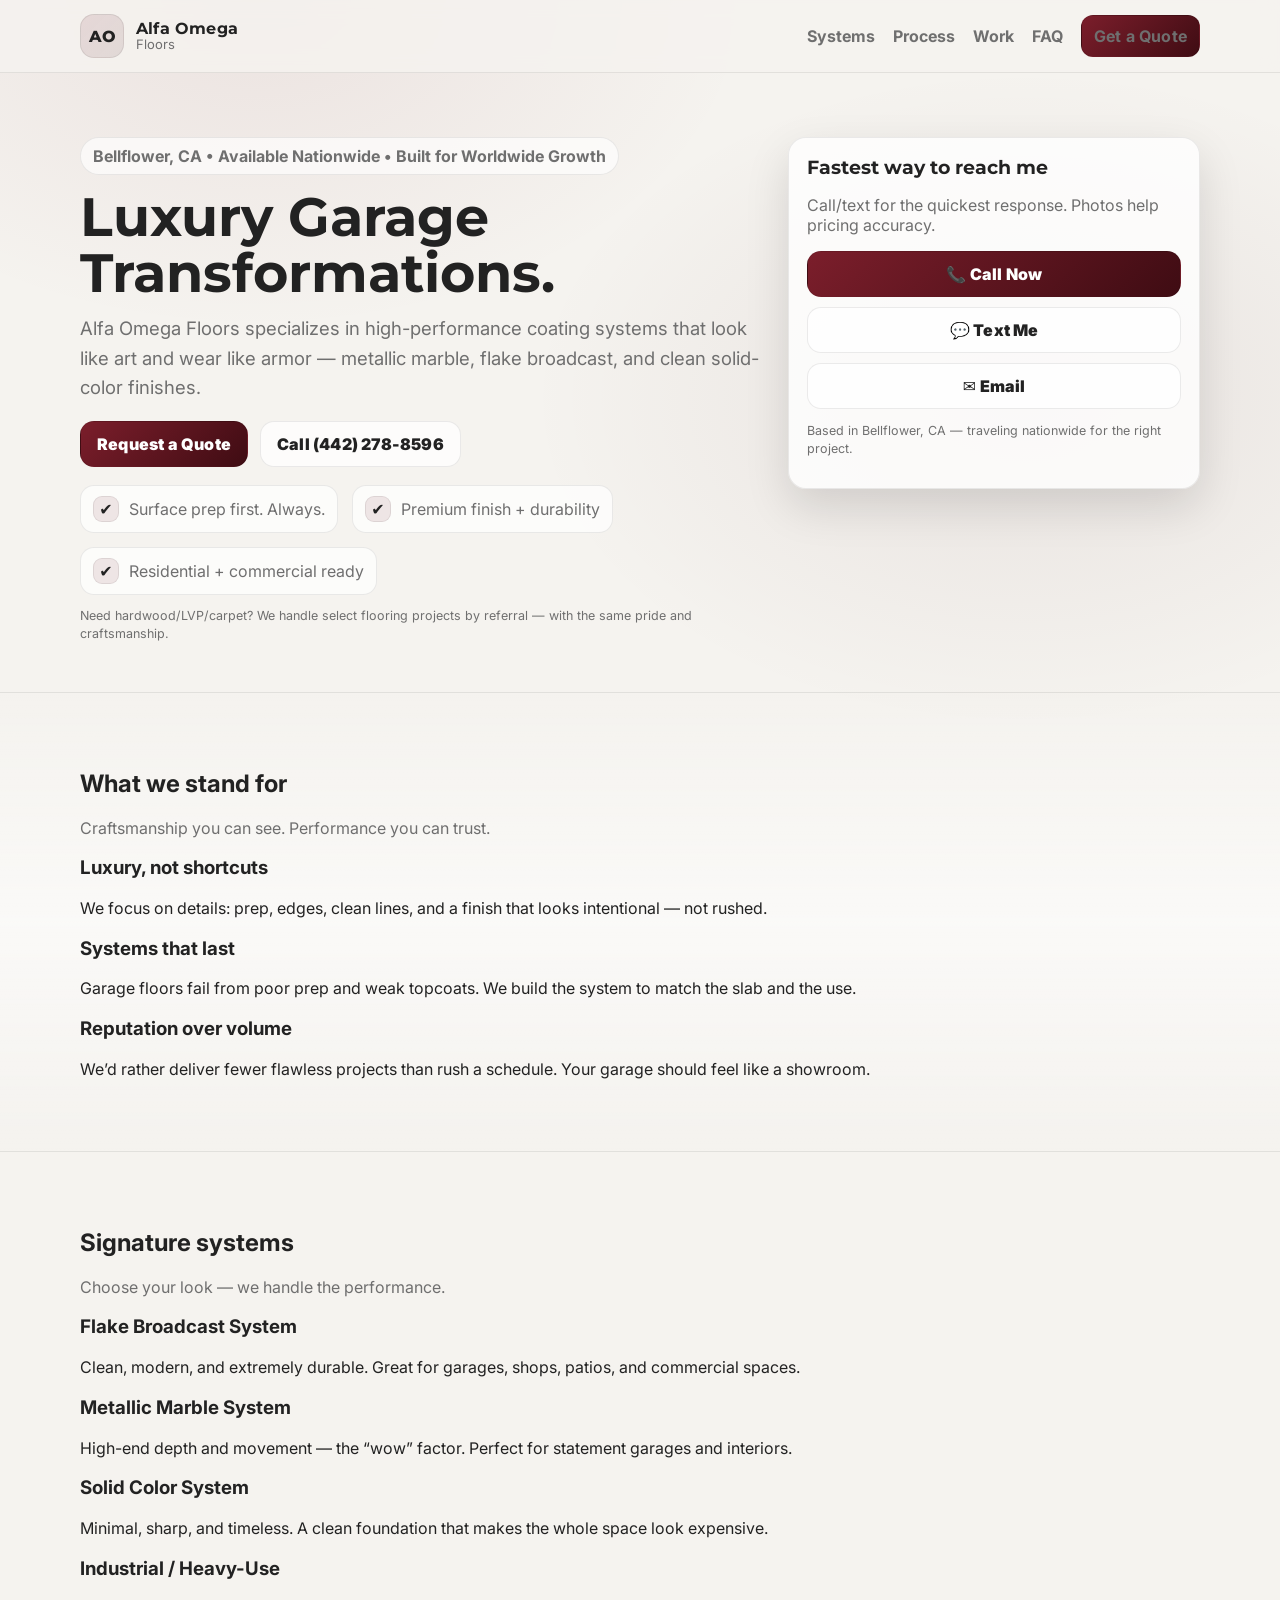
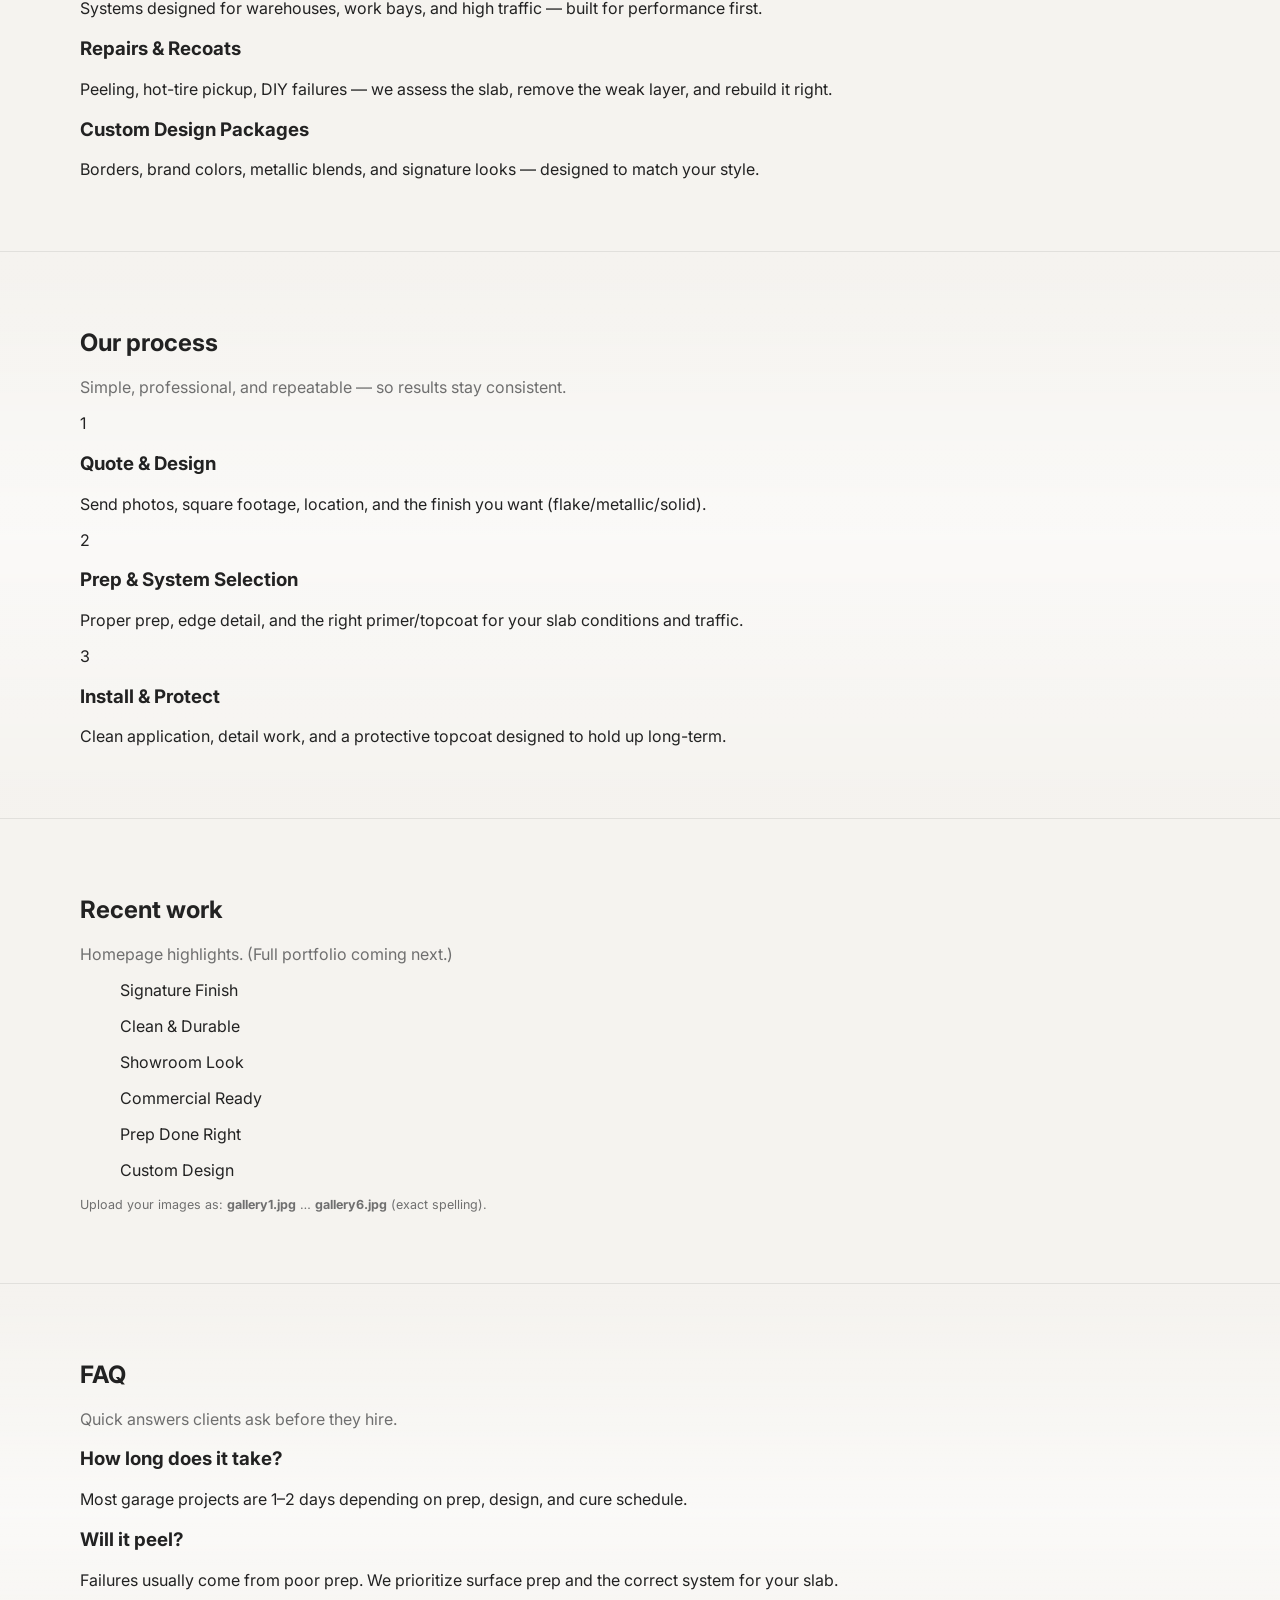
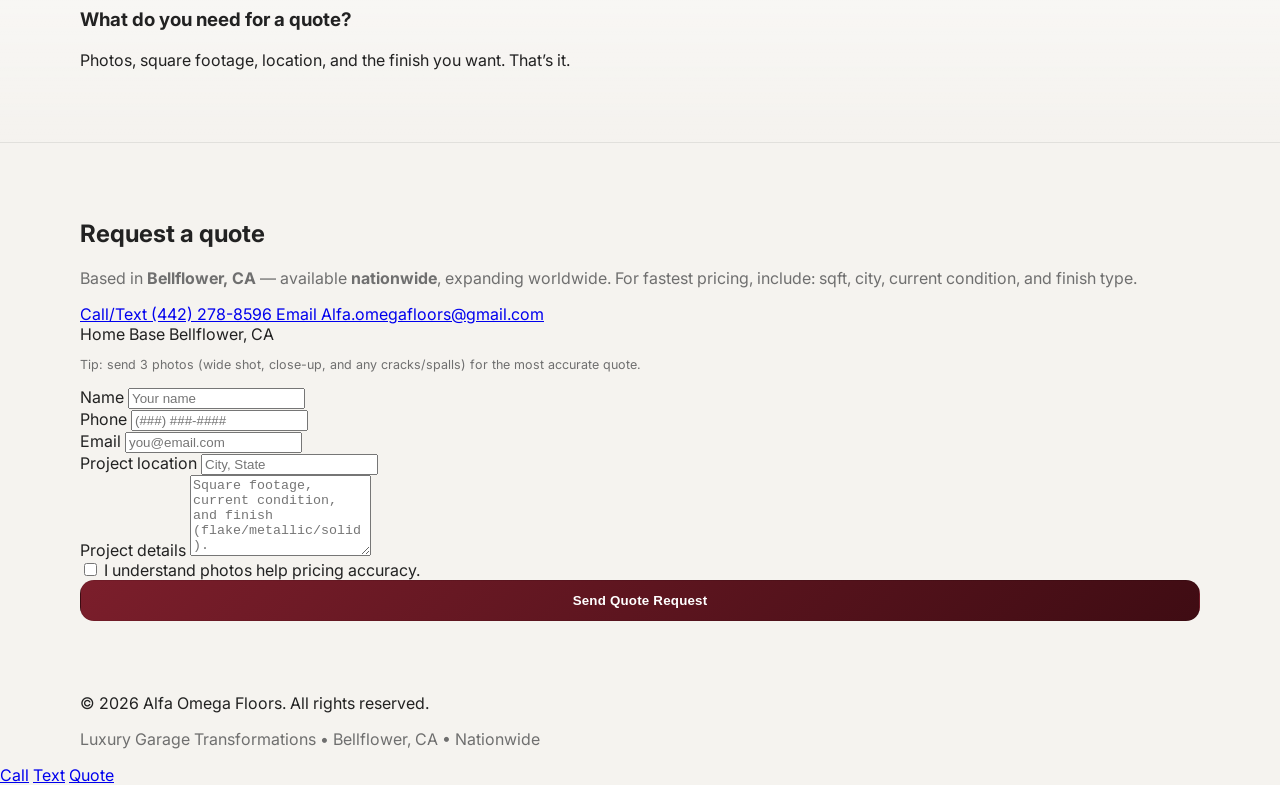
==== index.html @ e1ee896b "Update index.html" ====
<!doctype html>
<html lang="en">
<head>
  <meta charset="utf-8" />
  <meta name="viewport" content="width=device-width, initial-scale=1" />
  <title>Alfa Omega Floors | Luxury Garage Transformations</title>
  <meta name="description" content="Alfa Omega Floors specializes in luxury garage transformations: metallic marble, flake broadcast, and high-performance coating systems. Bellflower, CA — available nationwide." />
  <meta name="theme-color" content="#7b1e2b" />

  <!-- Fonts -->
  <link rel="preconnect" href="https://fonts.googleapis.com">
  <link rel="preconnect" href="https://fonts.gstatic.com" crossorigin>
  <link href="https://fonts.googleapis.com/css2?family=Montserrat:wght@600;700;800&family=Inter:wght@400;500;600&display=swap" rel="stylesheet">

  <link rel="stylesheet" href="styles.css" />

  <!-- LocalBusiness Schema -->
  <script type="application/ld+json">
  {
    "@context": "https://schema.org",
    "@type": "FlooringContractor",
    "name": "Alfa Omega Floors",
    "telephone": "+1-442-278-8596",
    "email": "Alfa.omegafloors@gmail.com",
    "areaServed": ["United States", "Worldwide"],
    "address": {
      "@type": "PostalAddress",
      "addressLocality": "Bellflower",
      "addressRegion": "CA",
      "addressCountry": "US"
    },
    "description": "Luxury garage transformations and decorative concrete coating systems: metallic marble, flake broadcast, and high-performance topcoats."
  }
  </script>
</head>

<body>
  <!-- Top Bar -->
  <header class="topbar">
    <div class="container topbar__inner">
      <a class="brand" href="#top" aria-label="Alfa Omega Floors Home">
        <!-- Upload your logo as logo.png -->
        <img src="logo.png" class="logo" alt="Alfa Omega Floors Logo"
          onerror="this.style.display='none'; document.getElementById('brandFallback').style.display='grid';">
        <span id="brandFallback" class="brand__mark" style="display:none;">AO</span>

        <span class="brand__text">
          <strong>Alfa Omega</strong><span>Floors</span>
        </span>
      </a>

      <nav class="nav" aria-label="Primary navigation">
        <button class="nav__toggle" id="navToggle" aria-expanded="false" aria-controls="navMenu">Menu</button>
        <div class="nav__menu" id="navMenu">
          <a href="#services">Systems</a>
          <a href="#process">Process</a>
          <a href="#gallery">Work</a>
          <a href="#faq">FAQ</a>
          <a href="#contact" class="btn btn--small">Get a Quote</a>
        </div>
      </nav>
    </div>
  </header>

  <main id="top">
    <!-- HERO -->
    <section class="hero">
      <div class="container hero__grid">
        <div class="hero__copy">
          <p class="badge">Bellflower, CA • Available Nationwide • Built for Worldwide Growth</p>

          <h1>Luxury Garage Transformations.</h1>

          <p class="subhead">
            Alfa Omega Floors specializes in high-performance coating systems that look like art and wear like armor —
            metallic marble, flake broadcast, and clean solid-color finishes.
          </p>

          <div class="cta">
            <a class="btn" href="#contact">Request a Quote</a>
            <a class="btn btn--ghost" href="tel:+14422788596">Call (442) 278-8596</a>
          </div>

          <div class="trust">
            <div class="trust__item"><span class="trust__num">✔</span><span>Surface prep first. Always.</span></div>
            <div class="trust__item"><span class="trust__num">✔</span><span>Premium finish + durability</span></div>
            <div class="trust__item"><span class="trust__num">✔</span><span>Residential + commercial ready</span></div>
          </div>

          <p class="tiny muted" style="margin-top:12px;">
            Need hardwood/LVP/carpet? We handle select flooring projects by referral — with the same pride and craftsmanship.
          </p>
        </div>

        <div class="hero__card">
          <div class="card">
            <h3>Fastest way to reach me</h3>
            <p class="muted">Call/text for the quickest response. Photos help pricing accuracy.</p>

            <div class="contact-quick">
              <a class="btn btn--full" href="tel:+14422788596">📞 Call Now</a>
              <a class="btn btn--full btn--ghost" href="sms:+14422788596">💬 Text Me</a>
              <a class="btn btn--full btn--ghost" href="mailto:Alfa.omegafloors@gmail.com">✉️ Email</a>
            </div>

            <p class="tiny muted">
              Based in Bellflower, CA — traveling nationwide for the right project.
            </p>
          </div>
        </div>
      </div>
    </section>

    <!-- BRAND STATEMENT -->
    <section class="section section--alt" id="about">
      <div class="container">
        <div class="section__head">
          <h2>What we stand for</h2>
          <p class="muted">Craftsmanship you can see. Performance you can trust.</p>
        </div>

        <div class="grid grid--3">
          <article class="tile">
            <h3>Luxury, not shortcuts</h3>
            <p>We focus on details: prep, edges, clean lines, and a finish that looks intentional — not rushed.</p>
          </article>

          <article class="tile">
            <h3>Systems that last</h3>
            <p>Garage floors fail from poor prep and weak topcoats. We build the system to match the slab and the use.</p>
          </article>

          <article class="tile">
            <h3>Reputation over volume</h3>
            <p>We’d rather deliver fewer flawless projects than rush a schedule. Your garage should feel like a showroom.</p>
          </article>
        </div>
      </div>
    </section>

    <!-- SERVICES / SYSTEMS -->
    <section class="section" id="services">
      <div class="container">
        <div class="section__head">
          <h2>Signature systems</h2>
          <p class="muted">Choose your look — we handle the performance.</p>
        </div>

        <div class="grid grid--3">
          <article class="tile">
            <h3>Flake Broadcast System</h3>
            <p>Clean, modern, and extremely durable. Great for garages, shops, patios, and commercial spaces.</p>
          </article>

          <article class="tile">
            <h3>Metallic Marble System</h3>
            <p>High-end depth and movement — the “wow” factor. Perfect for statement garages and interiors.</p>
          </article>

          <article class="tile">
            <h3>Solid Color System</h3>
            <p>Minimal, sharp, and timeless. A clean foundation that makes the whole space look expensive.</p>
          </article>

          <article class="tile">
            <h3>Industrial / Heavy-Use</h3>
            <p>Systems designed for warehouses, work bays, and high traffic — built for performance first.</p>
          </article>

          <article class="tile">
            <h3>Repairs & Recoats</h3>
            <p>Peeling, hot-tire pickup, DIY failures — we assess the slab, remove the weak layer, and rebuild it right.</p>
          </article>

          <article class="tile">
            <h3>Custom Design Packages</h3>
            <p>Borders, brand colors, metallic blends, and signature looks — designed to match your style.</p>
          </article>
        </div>
      </div>
    </section>

    <!-- PROCESS -->
    <section class="section section--alt" id="process">
      <div class="container">
        <div class="section__head">
          <h2>Our process</h2>
          <p class="muted">Simple, professional, and repeatable — so results stay consistent.</p>
        </div>

        <div class="steps">
          <div class="step">
            <div class="step__num">1</div>
            <div>
              <h3>Quote & Design</h3>
              <p>Send photos, square footage, location, and the finish you want (flake/metallic/solid).</p>
            </div>
          </div>

          <div class="step">
            <div class="step__num">2</div>
            <div>
              <h3>Prep & System Selection</h3>
              <p>Proper prep, edge detail, and the right primer/topcoat for your slab conditions and traffic.</p>
            </div>
          </div>

          <div class="step">
            <div class="step__num">3</div>
            <div>
              <h3>Install & Protect</h3>
              <p>Clean application, detail work, and a protective topcoat designed to hold up long-term.</p>
            </div>
          </div>
        </div>
      </div>
    </section>

    <!-- GALLERY -->
    <section class="section" id="gallery">
      <div class="container">
        <div class="section__head">
          <h2>Recent work</h2>
          <p class="muted">Homepage highlights. (Full portfolio coming next.)</p>
        </div>

        <div class="grid grid--3 gallery">
          <figure class="gallery__item">
            <img src="gallery1.jpg" alt="Alfa Omega Floors project 1" onerror="this.parentElement.classList.add('ph'); this.remove();">
            <figcaption>Signature Finish</figcaption>
          </figure>
          <figure class="gallery__item">
            <img src="gallery2.jpg" alt="Alfa Omega Floors project 2" onerror="this.parentElement.classList.add('ph'); this.remove();">
            <figcaption>Clean & Durable</figcaption>
          </figure>
          <figure class="gallery__item">
            <img src="gallery3.jpg" alt="Alfa Omega Floors project 3" onerror="this.parentElement.classList.add('ph'); this.remove();">
            <figcaption>Showroom Look</figcaption>
          </figure>
          <figure class="gallery__item">
            <img src="gallery4.jpg" alt="Alfa Omega Floors project 4" onerror="this.parentElement.classList.add('ph'); this.remove();">
            <figcaption>Commercial Ready</figcaption>
          </figure>
          <figure class="gallery__item">
            <img src="gallery5.jpg" alt="Alfa Omega Floors project 5" onerror="this.parentElement.classList.add('ph'); this.remove();">
            <figcaption>Prep Done Right</figcaption>
          </figure>
          <figure class="gallery__item">
            <img src="gallery6.jpg" alt="Alfa Omega Floors project 6" onerror="this.parentElement.classList.add('ph'); this.remove();">
            <figcaption>Custom Design</figcaption>
          </figure>
        </div>

        <p class="tiny muted">
          Upload your images as: <strong>gallery1.jpg</strong> … <strong>gallery6.jpg</strong> (exact spelling).
        </p>
      </div>
    </section>

    <!-- FAQ -->
    <section class="section section--alt" id="faq">
      <div class="container">
        <div class="section__head">
          <h2>FAQ</h2>
          <p class="muted">Quick answers clients ask before they hire.</p>
        </div>

        <div class="grid grid--3">
          <article class="tile">
            <h3>How long does it take?</h3>
            <p>Most garage projects are 1–2 days depending on prep, design, and cure schedule.</p>
          </article>
          <article class="tile">
            <h3>Will it peel?</h3>
            <p>Failures usually come from poor prep. We prioritize surface prep and the correct system for your slab.</p>
          </article>
          <article class="tile">
            <h3>What do you need for a quote?</h3>
            <p>Photos, square footage, location, and the finish you want. That’s it.</p>
          </article>
        </div>
      </div>
    </section>

    <!-- CONTACT -->
    <section class="section" id="contact">
      <div class="container contact">
        <div class="contact__copy">
          <h2>Request a quote</h2>
          <p class="muted">
            Based in <strong>Bellflower, CA</strong> — available <strong>nationwide</strong>, expanding worldwide.
            For fastest pricing, include: sqft, city, current condition, and finish type.
          </p>

          <div class="contact__cards">
            <a class="mini" href="tel:+14422788596">
              <span class="mini__k">Call/Text</span>
              <span class="mini__v">(442) 278-8596</span>
            </a>
            <a class="mini" href="mailto:Alfa.omegafloors@gmail.com">
              <span class="mini__k">Email</span>
              <span class="mini__v">Alfa.omegafloors@gmail.com</span>
            </a>
            <div class="mini">
              <span class="mini__k">Home Base</span>
              <span class="mini__v">Bellflower, CA</span>
            </div>
          </div>

          <p class="tiny muted">
            Tip: send 3 photos (wide shot, close-up, and any cracks/spalls) for the most accurate quote.
          </p>
        </div>

        <div class="contact__form">
          <form id="quoteForm" action="https://formsubmit.co/Alfa.omegafloors@gmail.com" method="POST">
            <input type="hidden" name="_subject" value="New Quote Request — Alfa Omega Floors" />
            <input type="hidden" name="_captcha" value="false" />
            <input type="hidden" name="_template" value="table" />

            <div class="field">
              <label for="name">Name</label>
              <input id="name" name="name" type="text" placeholder="Your name" required />
            </div>

            <div class="field">
              <label for="phone">Phone</label>
              <input id="phone" name="phone" type="tel" placeholder="(###) ###-####" required />
            </div>

            <div class="field">
              <label for="email">Email</label>
              <input id="email" name="email" type="email" placeholder="you@email.com" required />
            </div>

            <div class="field">
              <label for="location">Project location</label>
              <input id="location" name="location" type="text" placeholder="City, State" required />
            </div>

            <div class="field">
              <label for="details">Project details</label>
              <textarea id="details" name="details" rows="5" placeholder="Square footage, current condition, and finish (flake/metallic/solid)."></textarea>
            </div>

            <div class="field">
              <label class="check">
                <input type="checkbox" required />
                <span>I understand photos help pricing accuracy.</span>
              </label>
            </div>

            <button class="btn btn--full" type="submit">Send Quote Request</button>
          </form>

          <div class="formStatus" id="formStatus" aria-live="polite"></div>
        </div>
      </div>
    </section>

    <!-- FOOTER -->
    <footer class="footer">
      <div class="container footer__inner">
        <p>© <span id="year"></span> Alfa Omega Floors. All rights reserved.</p>
        <p class="muted">Luxury Garage Transformations • Bellflower, CA • Nationwide</p>
      </div>
    </footer>
  </main>

  <!-- Sticky Mobile CTA -->
  <div class="sticky-cta">
    <a href="tel:+14422788596" class="sticky-cta__btn">Call</a>
    <a href="sms:+14422788596" class="sticky-cta__btn">Text</a>
    <a href="#contact" class="sticky-cta__btn sticky-cta__btn--primary">Quote</a>
  </div>

  <script src="script.js"></script>
</body>
</html>
---- styles.css ----
:root{
  --bg:#f5f3ef;         /* light luxury */
  --panel:#ffffff;
  --panel2:#f0ebe6;      /* warm tan */
  --text:#222222;
  --muted:#6f6f6f;
  --line:rgba(0,0,0,.08);

  /* burgundy -> dark burgundy */
  --accent:#7b1e2b;
  --accent2:#3f0c13;

  --shadow: 0 18px 45px rgba(0,0,0,.12);
}

*{ box-sizing:border-box; }
html,body{ margin:0; padding:0; scroll-behavior:smooth; }

body{
  font-family: Inter, system-ui, -apple-system, Segoe UI, Roboto, Arial, sans-serif;
  color:var(--text);
  background:
    radial-gradient(900px 600px at 20% 0%, rgba(123,30,43,.08), transparent 55%),
    radial-gradient(900px 600px at 80% 10%, rgba(63,12,19,.07), transparent 55%),
    var(--bg);
}

/* watermark logo (upload as logo.png) */
body::before{
  content:"";
  position: fixed;
  inset: 0;
  background: url("logo.png") center no-repeat;
  background-size: 720px;
  opacity: 0.06;          /* subtle watermark */
  pointer-events:none;
  z-index:-1;
}

.container{ width:min(1120px, 92vw); margin:0 auto; }

.topbar{
  position:sticky; top:0; z-index:10;
  background: rgba(245,243,239,.85);
  border-bottom:1px solid var(--line);
  backdrop-filter: blur(10px);
}
.topbar__inner{
  display:flex; align-items:center; justify-content:space-between;
  padding:14px 0;
}

.brand{ display:flex; align-items:center; gap:12px; text-decoration:none; color:var(--text); }
.logo{ height:46px; width:auto; }
.brand__mark{
  width:44px; height:44px; border-radius:14px;
  display:grid; place-items:center;
  background: linear-gradient(135deg, rgba(123,30,43,.12), rgba(63,12,19,.10));
  border:1px solid var(--line);
  font-family: Montserrat, sans-serif;
  font-weight:800;
}
.brand__text{ display:flex; flex-direction:column; line-height:1.05; }
.brand__text strong{ font-family: Montserrat, sans-serif; letter-spacing:.2px; }
.brand__text span{ color:var(--muted); font-size:13px; }

.nav__toggle{
  display:none;
  background:transparent;
  border:1px solid var(--line);
  color:var(--text);
  padding:10px 12px;
  border-radius:12px;
}
.nav__menu{ display:flex; gap:18px; align-items:center; }
.nav__menu a{ color:var(--muted); text-decoration:none; font-weight:700; }
.nav__menu a:hover{ color:var(--text); }

.hero{ padding:64px 0 36px; }
.hero__grid{
  display:grid;
  grid-template-columns: 1.25fr .75fr;
  gap:22px;
  align-items:start;
}

.badge{
  display:inline-flex;
  padding:8px 12px;
  border-radius:999px;
  border:1px solid var(--line);
  background: rgba(255,255,255,.65);
  color:var(--muted);
  margin:0 0 14px;
  font-weight:700;
}

h1{
  font-family: Montserrat, sans-serif;
  font-size: clamp(34px, 4.2vw, 54px);
  line-height:1.05;
  margin:0 0 12px;
}

.subhead{
  color:var(--muted);
  font-size: clamp(16px, 1.45vw, 19px);
  line-height:1.6;
  margin:0 0 18px;
}

.cta{ display:flex; gap:12px; flex-wrap:wrap; margin: 16px 0 18px; }

.btn{
  display:inline-flex;
  justify-content:center;
  align-items:center;
  gap:10px;
  padding:12px 16px;
  border-radius:14px;
  border:1px solid var(--line);
  text-decoration:none;
  color:#fff;
  background: linear-gradient(135deg, var(--accent), var(--accent2));
  font-weight:900;
  letter-spacing:.2px;
}
.btn:hover{ filter:brightness(1.03); }

.btn--ghost{
  background: rgba(255,255,255,.75);
  color:var(--text);
}
.btn--small{ padding:10px 12px; border-radius:12px; font-weight:900; }
.btn--full{ width:100%; }

.trust{ display:flex; gap:14px; flex-wrap:wrap; }
.trust__item{
  display:flex; gap:10px; align-items:center;
  padding:10px 12px;
  border-radius:14px;
  border:1px solid var(--line);
  background: rgba(255,255,255,.70);
  color:var(--muted);
}
.trust__num{
  width:26px; height:26px;
  display:grid; place-items:center;
  border-radius:9px;
  background: rgba(123,30,43,.10);
  color:var(--text);
  border:1px solid var(--line);
}

.card{
  background: rgba(255,255,255,.78);
  border:1px solid var(--line);
  border-radius:18px;
  padding:18px;
  box-shadow: var(--shadow);
}
.card h3{ margin:0 0 6px; font-family: Montserrat, sans-serif; }
.muted{ color:var(--muted); }
.tiny{ font-size:12.5px; line-height:1.45; }

.contact-quick{ display:grid; gap:10px; margin:14px 0 8px; }

.section{ padding:56px 0; }
.section--alt{
  background: linear-gradient(180deg, transparent, rgba(255,255,255,.55), transparent);
  border-top:1px solid var(--line);
  border-bottom:1px solid var(--line);
}
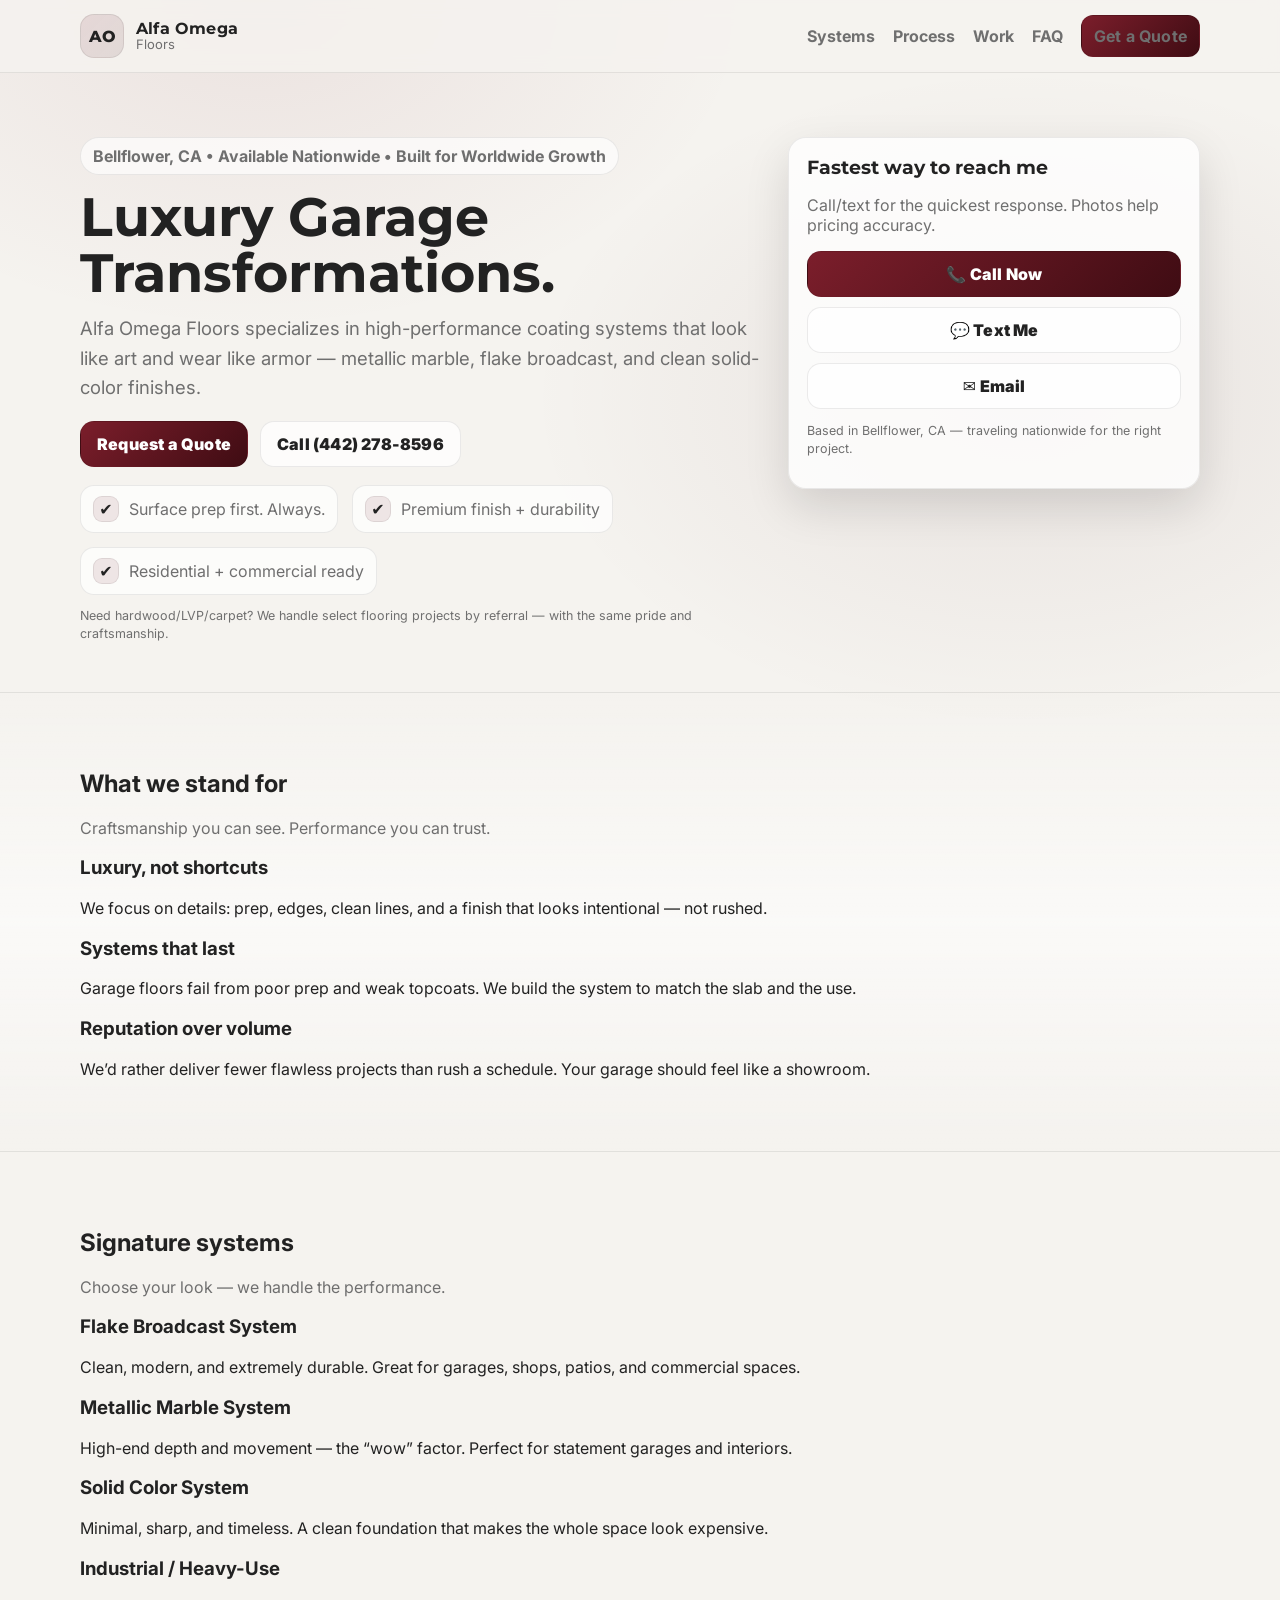
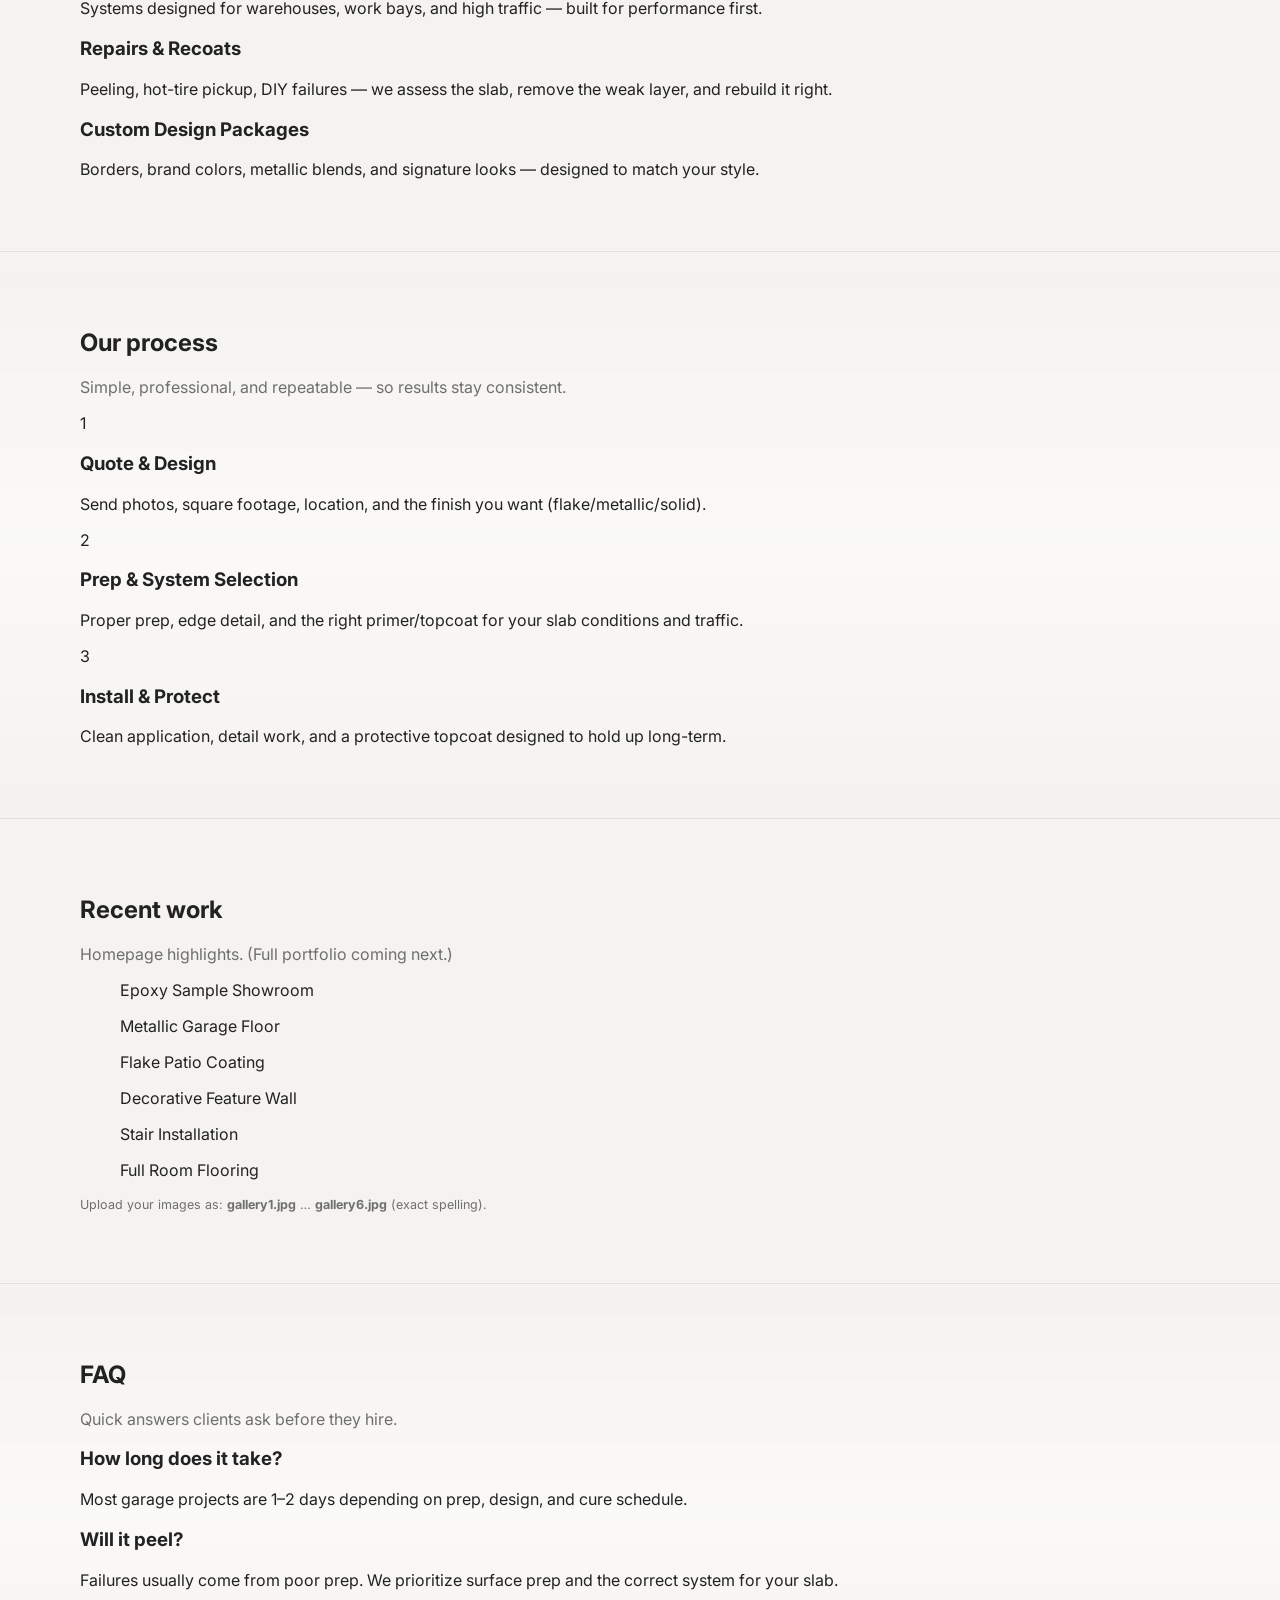
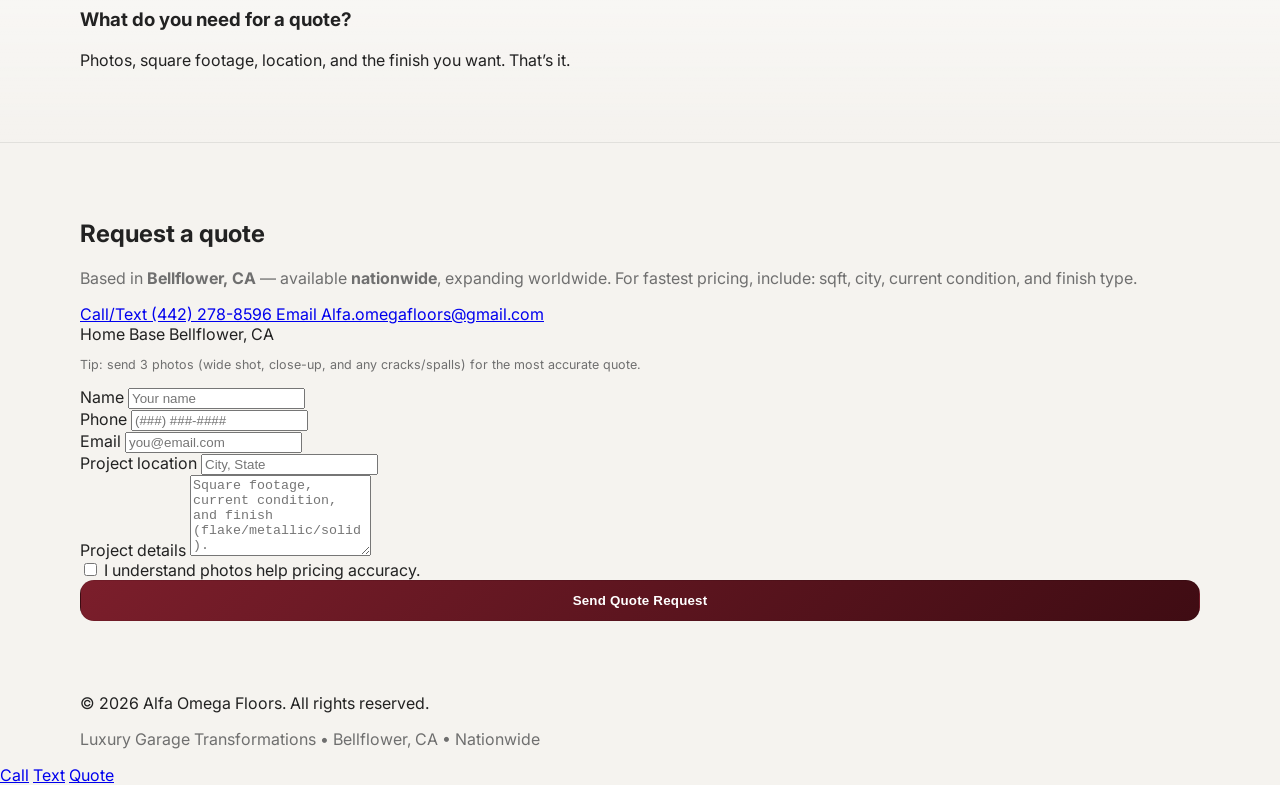
==== commit 7f918ed1: "Update index.html" ====
--- a/index.html
+++ b/index.html
@@ -226,28 +226,28 @@
 
         <div class="grid grid--3 gallery">
           <figure class="gallery__item">
-            <img src="gallery1.jpg" alt="Alfa Omega Floors project 1" onerror="this.parentElement.classList.add('ph'); this.remove();">
-            <figcaption>Signature Finish</figcaption>
-          </figure>
-          <figure class="gallery__item">
-            <img src="gallery2.jpg" alt="Alfa Omega Floors project 2" onerror="this.parentElement.classList.add('ph'); this.remove();">
-            <figcaption>Clean & Durable</figcaption>
-          </figure>
-          <figure class="gallery__item">
-            <img src="gallery3.jpg" alt="Alfa Omega Floors project 3" onerror="this.parentElement.classList.add('ph'); this.remove();">
-            <figcaption>Showroom Look</figcaption>
-          </figure>
-          <figure class="gallery__item">
-            <img src="gallery4.jpg" alt="Alfa Omega Floors project 4" onerror="this.parentElement.classList.add('ph'); this.remove();">
-            <figcaption>Commercial Ready</figcaption>
-          </figure>
-          <figure class="gallery__item">
-            <img src="gallery5.jpg" alt="Alfa Omega Floors project 5" onerror="this.parentElement.classList.add('ph'); this.remove();">
-            <figcaption>Prep Done Right</figcaption>
-          </figure>
-          <figure class="gallery__item">
-            <img src="gallery6.jpg" alt="Alfa Omega Floors project 6" onerror="this.parentElement.classList.add('ph'); this.remove();">
-            <figcaption>Custom Design</figcaption>
+            <img src="epoxy-sample-showroom.jpg.HEIC" alt="Alfa Omega Floors project 1" onerror="this.parentElement.classList.add('ph'); this.remove();">
+            <figcaption>Epoxy Sample Showroom</figcaption>
+          </figure>
+          <figure class="gallery__item">
+            <img src="metallic-epoxy-garage-floor.jpg.HEIC" alt="Alfa Omega Floors project 2" onerror="this.parentElement.classList.add('ph'); this.remove();">
+            <figcaption>Metallic Garage Floor</figcaption>
+          </figure>
+          <figure class="gallery__item">
+            <img src="flake-epoxy-patio-coating.jpg.HEIC" alt="Alfa Omega Floors project 3" onerror="this.parentElement.classList.add('ph'); this.remove();">
+            <figcaption>Flake Patio Coating</figcaption>
+          </figure>
+          <figure class="gallery__item">
+            <img src="decorative-feature-wall.jpg.HEIC" alt="Alfa Omega Floors project 4" onerror="this.parentElement.classList.add('ph'); this.remove();">
+            <figcaption>Decorative Feature Wall</figcaption>
+          </figure>
+          <figure class="gallery__item">
+            <img src="lvp-stair-installation.jpg.HEIC" alt="Alfa Omega Floors project 5" onerror="this.parentElement.classList.add('ph'); this.remove();">
+            <figcaption>Stair Installation</figcaption>
+          </figure>
+          <figure class="gallery__item">
+            <img src="luxury-vinyl-plank-full-room.jpg.HEIC" alt="Alfa Omega Floors project 6" onerror="this.parentElement.classList.add('ph'); this.remove();">
+            <figcaption>Full Room Flooring</figcaption>
           </figure>
         </div>
 
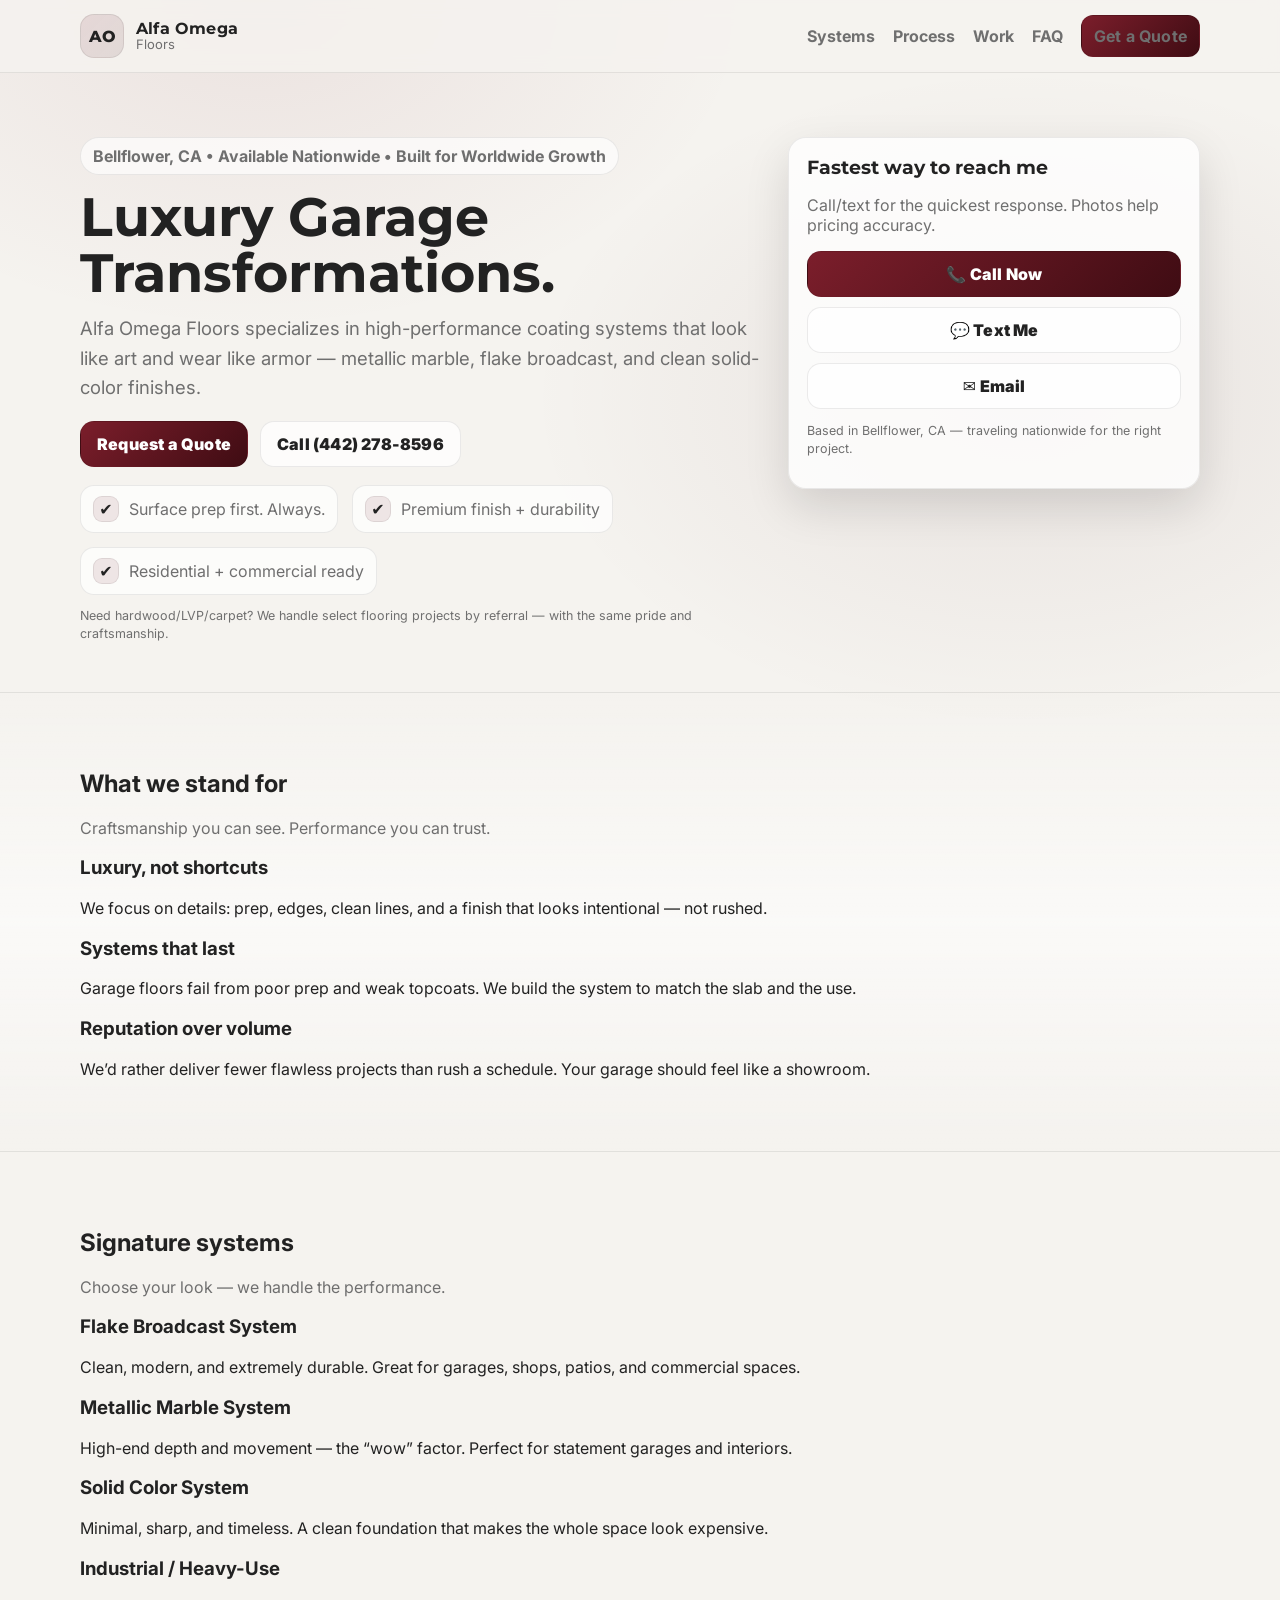
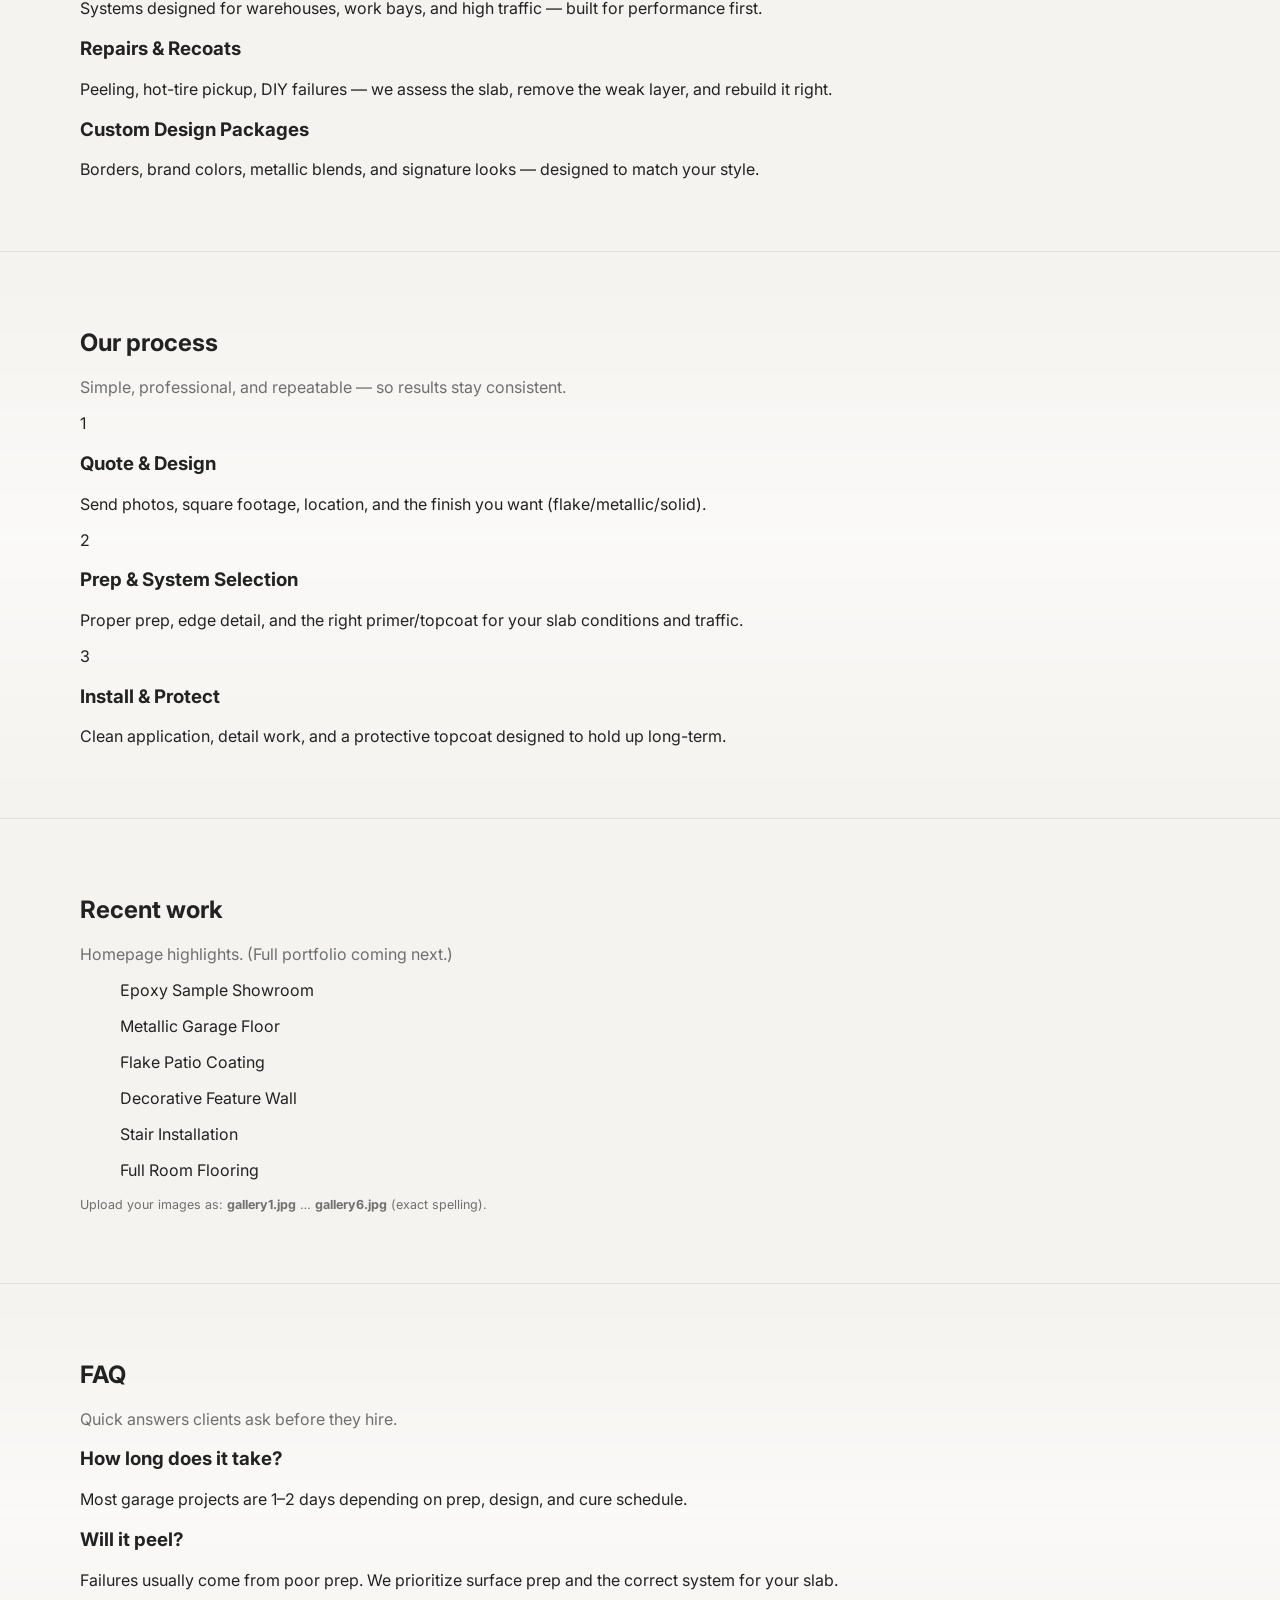
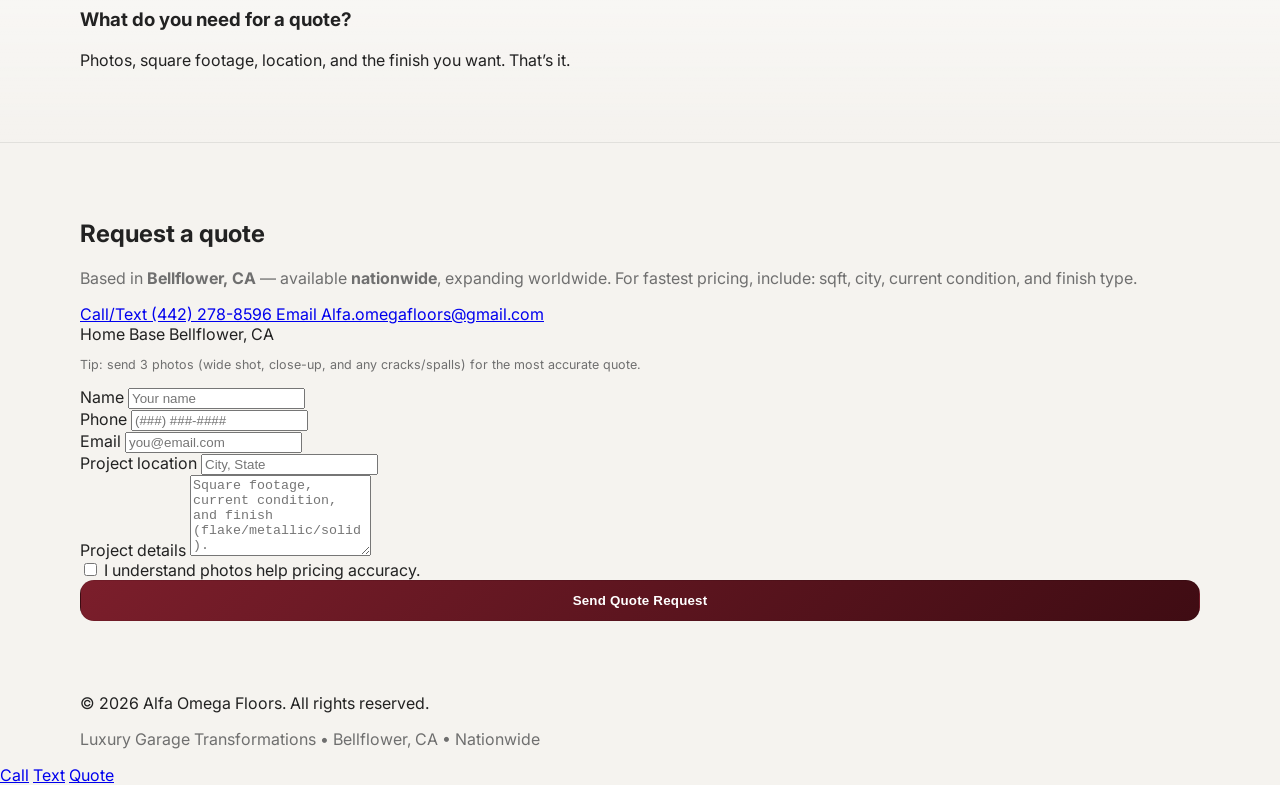
==== commit bd6f2763: "Update index.html" ====
--- a/index.html
+++ b/index.html
@@ -238,7 +238,7 @@
             <figcaption>Flake Patio Coating</figcaption>
           </figure>
           <figure class="gallery__item">
-            <img src="decorative-feature-wall.jpg.HEIC" alt="Alfa Omega Floors project 4" onerror="this.parentElement.classList.add('ph'); this.remove();">
+            <img src="decorative-feature-wall-flooring.jpg.HEIC" alt="Alfa Omega Floors project 4" onerror="this.parentElement.classList.add('ph'); this.remove();">
             <figcaption>Decorative Feature Wall</figcaption>
           </figure>
           <figure class="gallery__item">
--- a/styles.css
+++ b/styles.css
@@ -171,3 +171,42 @@
   border-top:1px solid var(--line);
   border-bottom:1px solid var(--line);
 }
+/* Mobile gallery fix */
+img {
+  max-width: 100%;
+  height: auto;
+}
+
+.gallery {
+  grid-template-columns: repeat(3, minmax(0, 1fr));
+  gap: 18px;
+}
+
+.gallery__item {
+  overflow: hidden;
+  border-radius: 16px;
+}
+
+.gallery__item img {
+  display: block;
+  width: 100%;
+  height: 320px;
+  object-fit: cover;
+}
+
+@media (max-width: 768px) {
+  .gallery {
+    grid-template-columns: 1fr;
+  }
+
+  .gallery__item img {
+    height: 180px;
+  }
+
+.gallery__item figcaption {
+  padding-left: 6px;
+  padding-top: 8px;
+  font-weight: 700;
+  font-size: 1.05rem;
+  color: #111;
+}
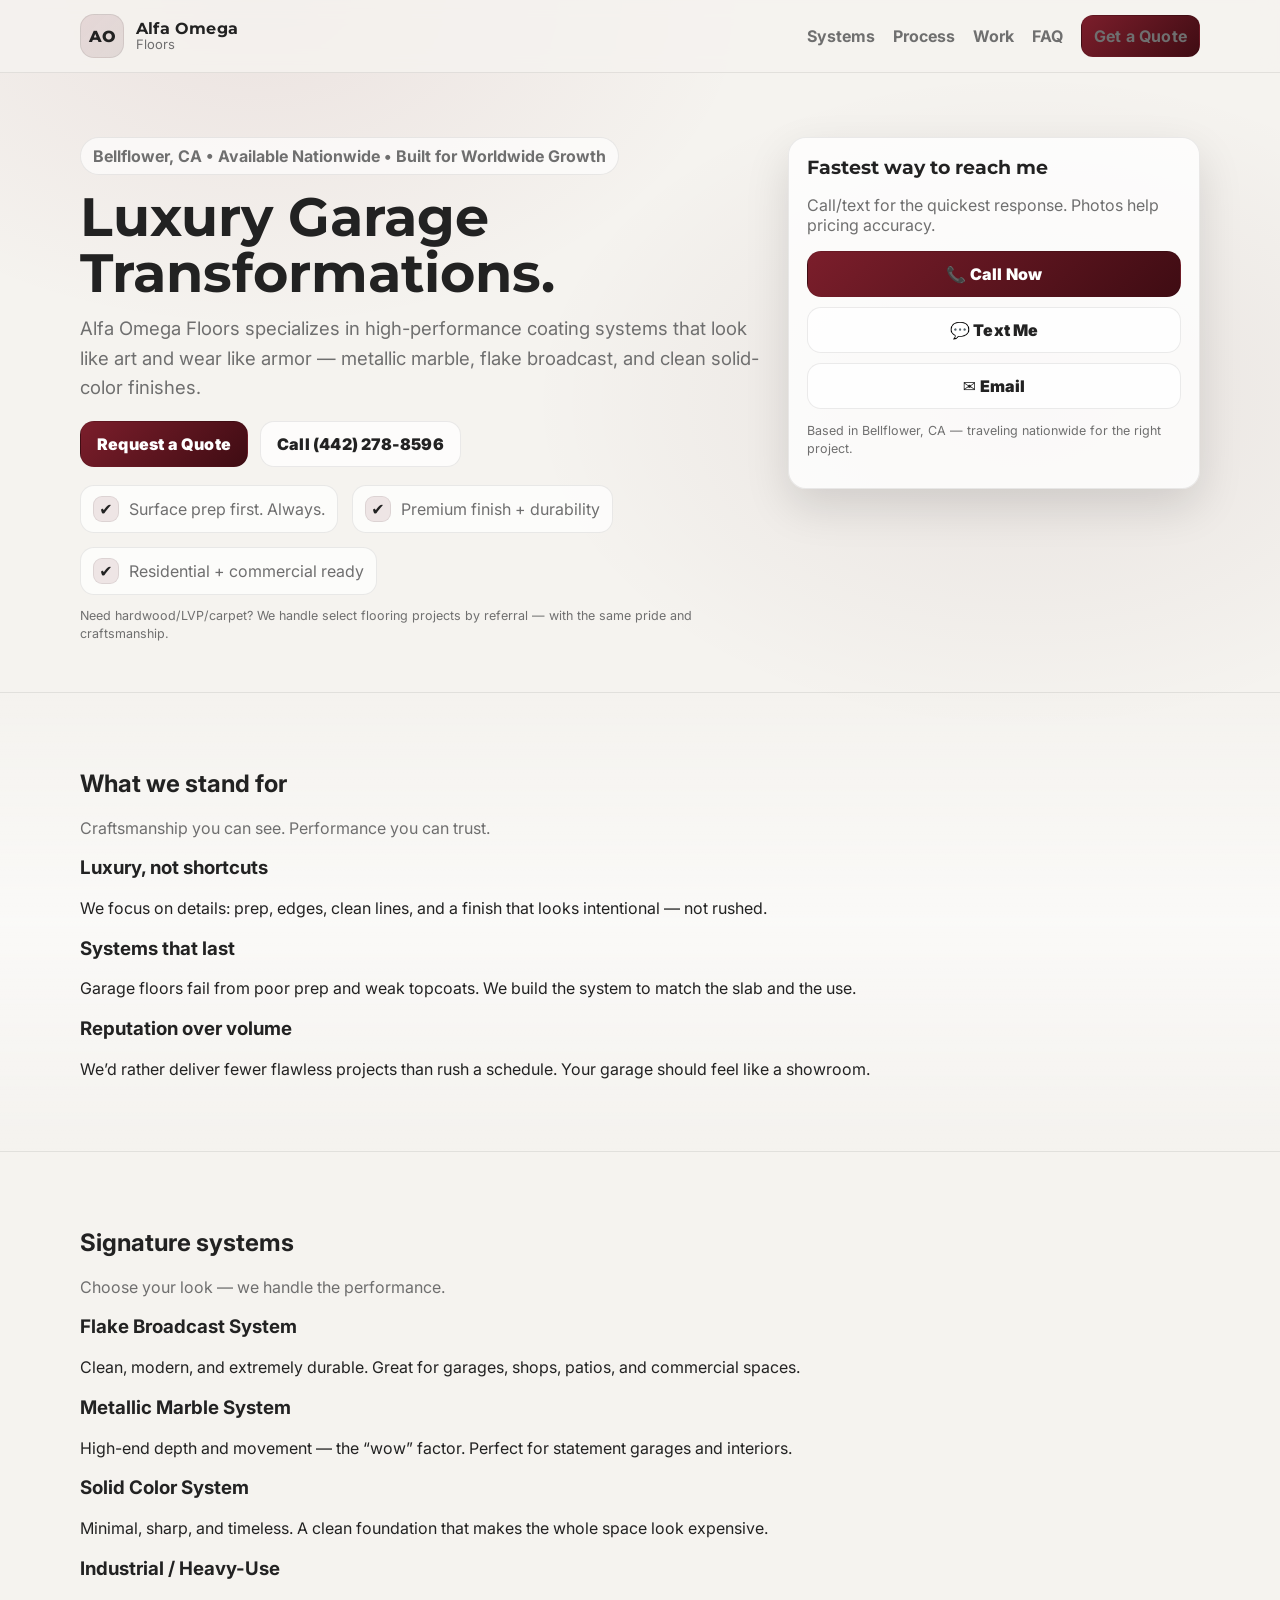
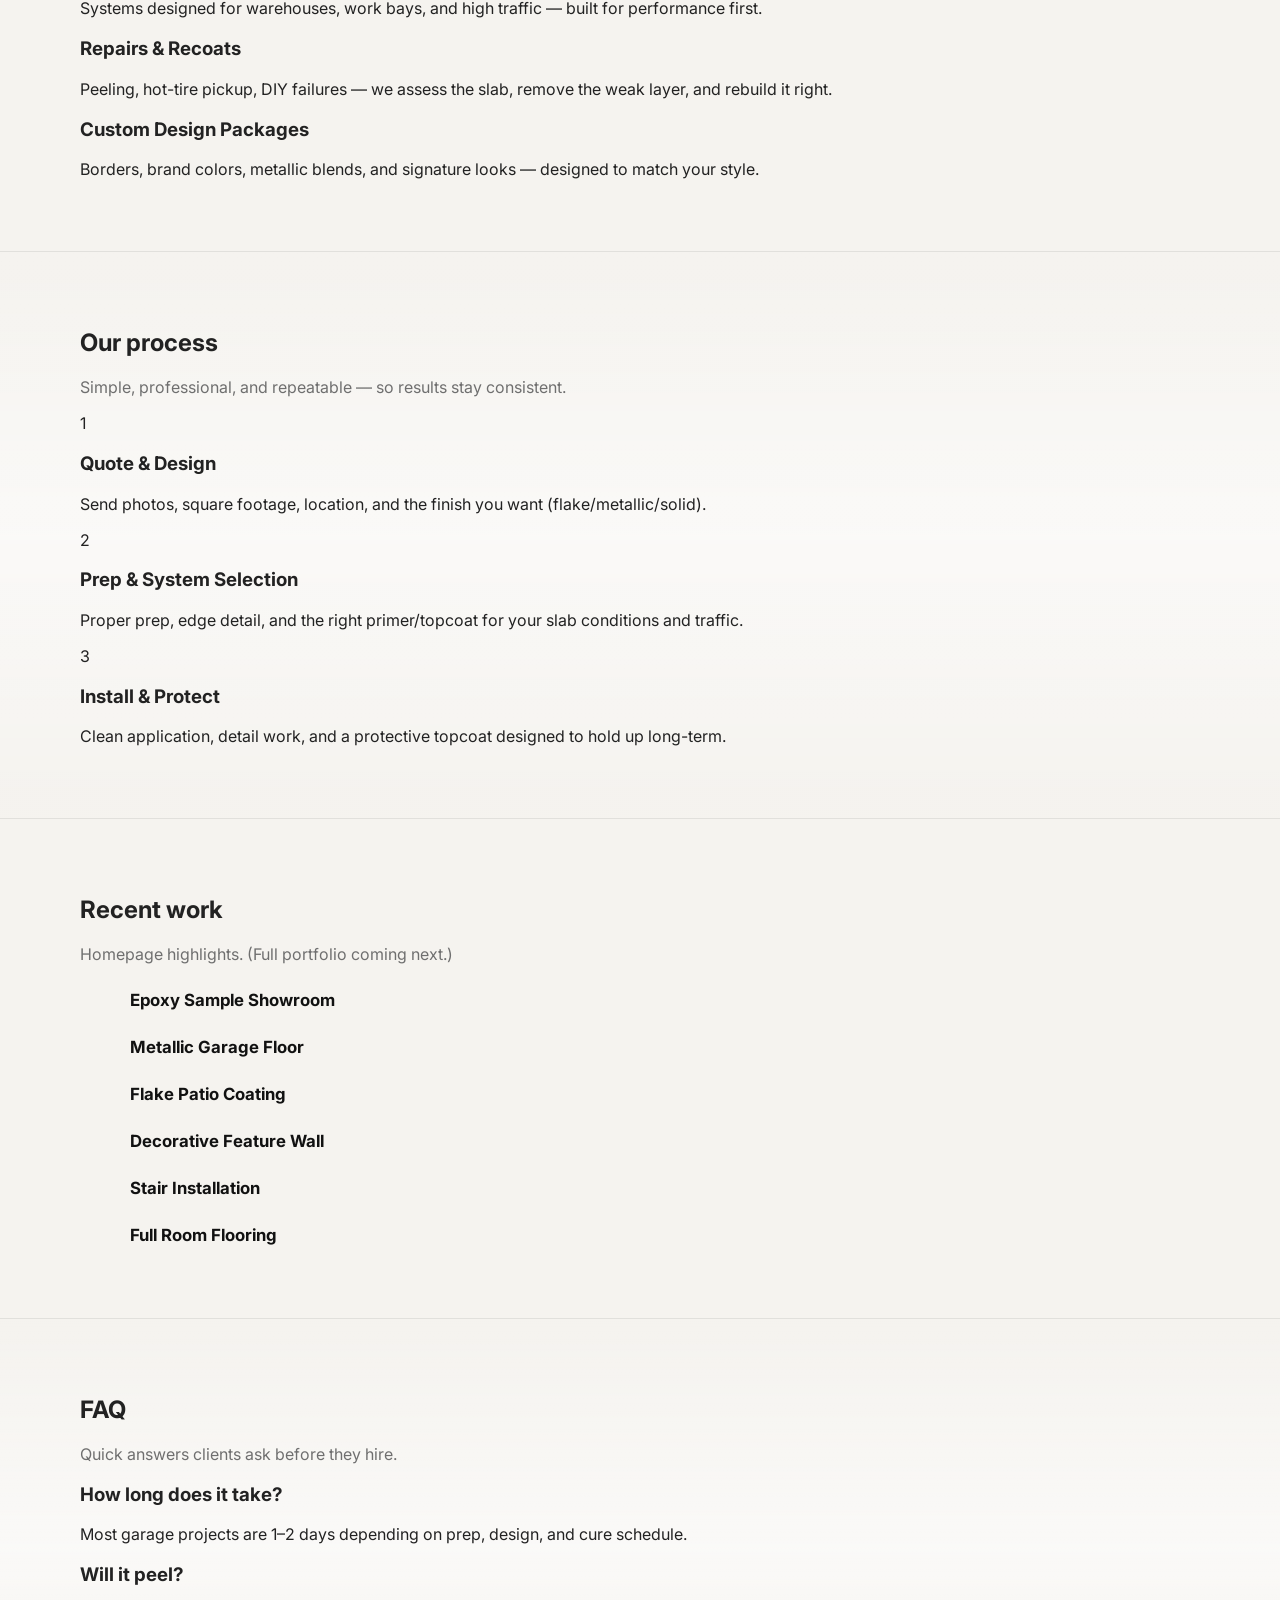
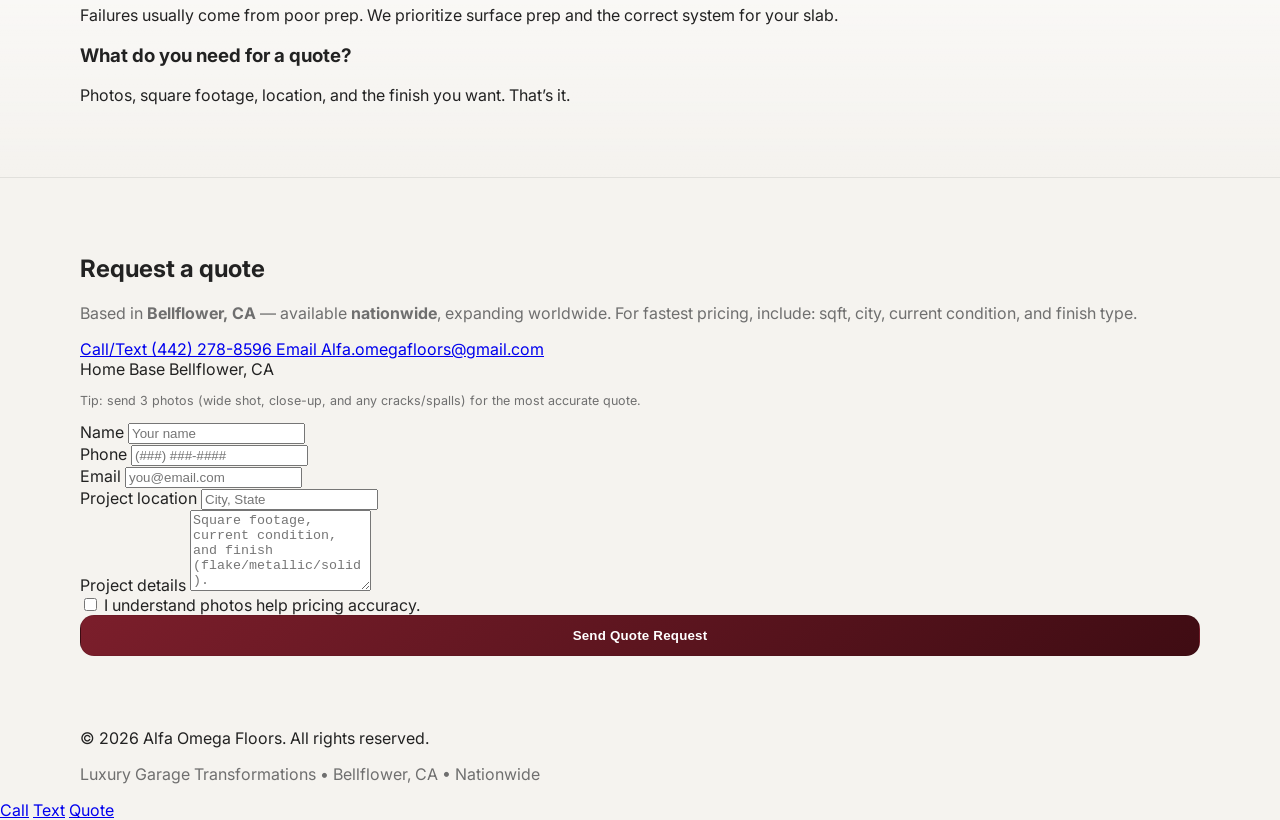
==== commit 2056707d: "Update index.html" ====
--- a/index.html
+++ b/index.html
@@ -251,9 +251,6 @@
           </figure>
         </div>
 
-        <p class="tiny muted">
-          Upload your images as: <strong>gallery1.jpg</strong> … <strong>gallery6.jpg</strong> (exact spelling).
-        </p>
       </div>
     </section>
 
--- a/styles.css
+++ b/styles.css
@@ -183,8 +183,7 @@
 }
 
 .gallery__item {
-  overflow: hidden;
-  border-radius: 16px;
+  overflow: visible;
 }
 
 .gallery__item img {
@@ -192,6 +191,16 @@
   width: 100%;
   height: 320px;
   object-fit: cover;
+  border-radius: 0;
+}
+
+.gallery__item figcaption {
+  display: block;
+  padding: 10px 10px 0 10px;
+  font-weight: 700;
+  font-size: 1.05rem;
+  color: #111;
+  line-height: 1.25;
 }
 
 @media (max-width: 768px) {
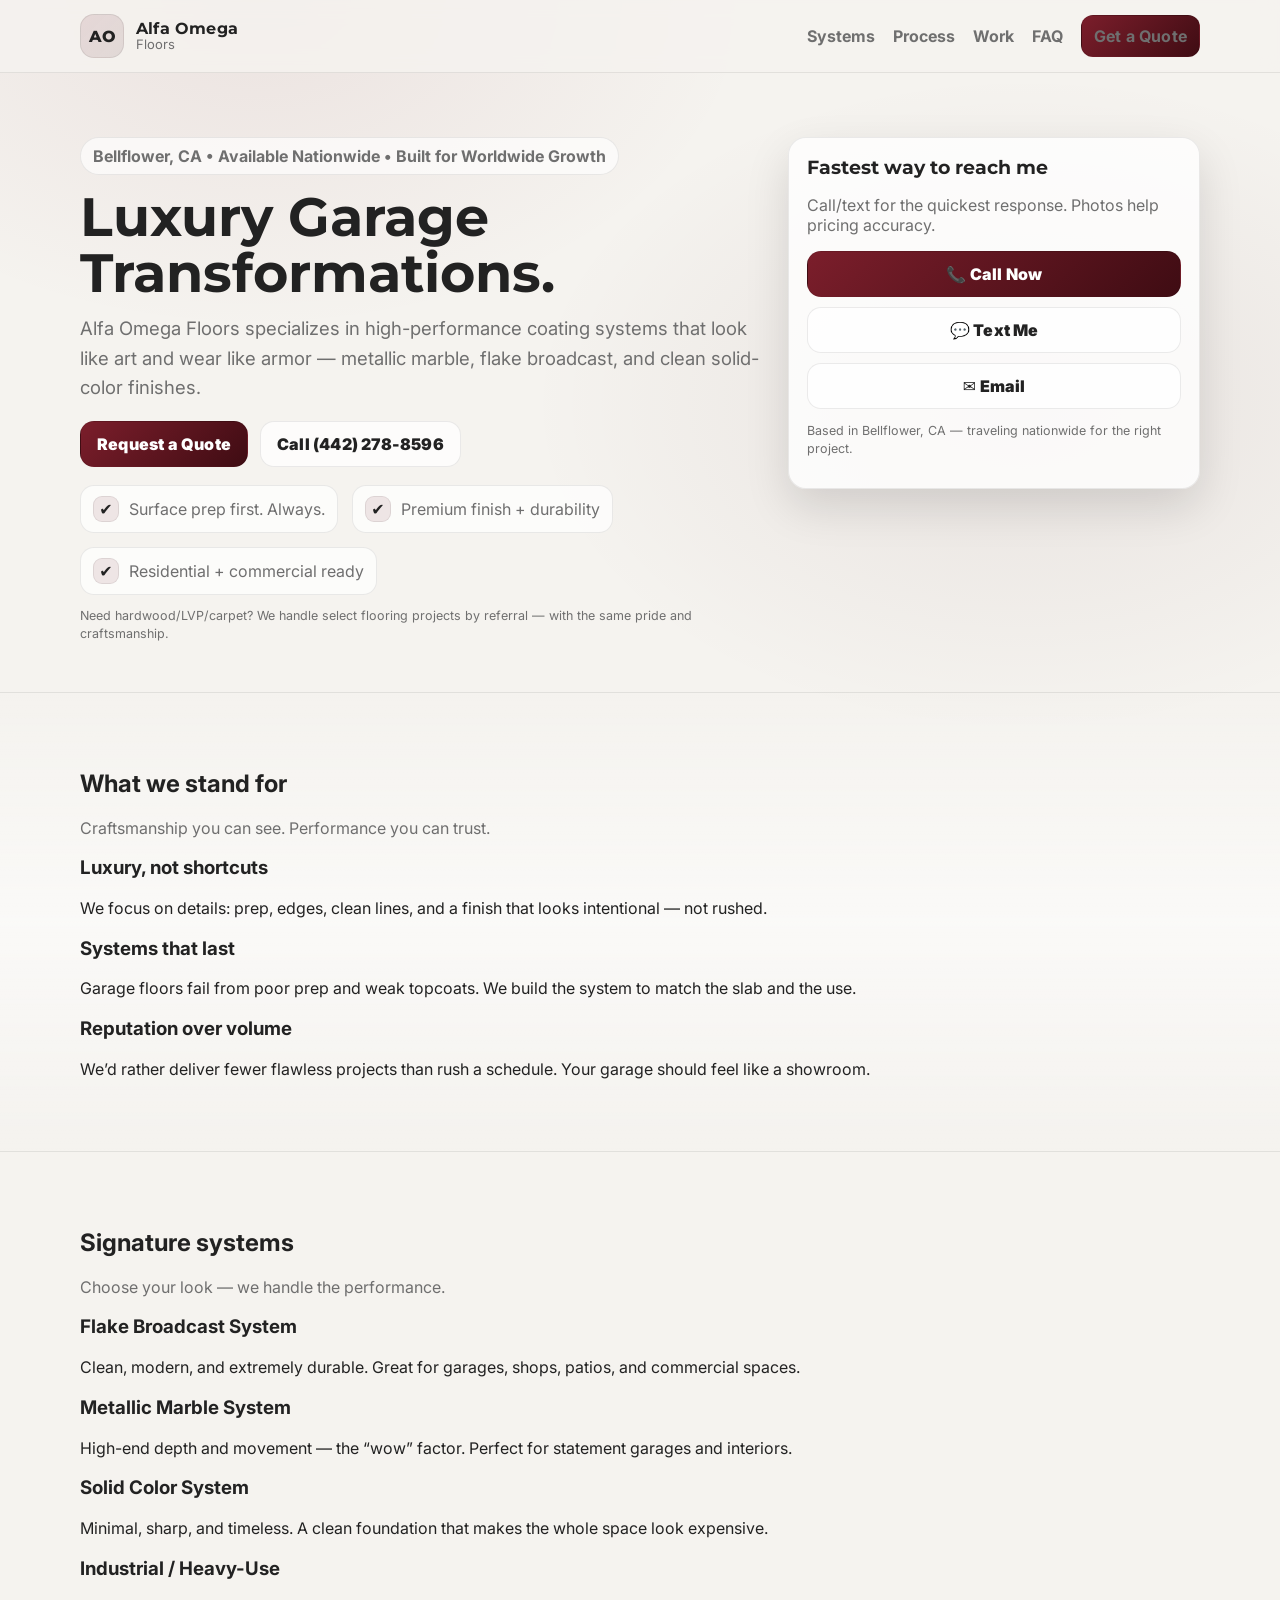
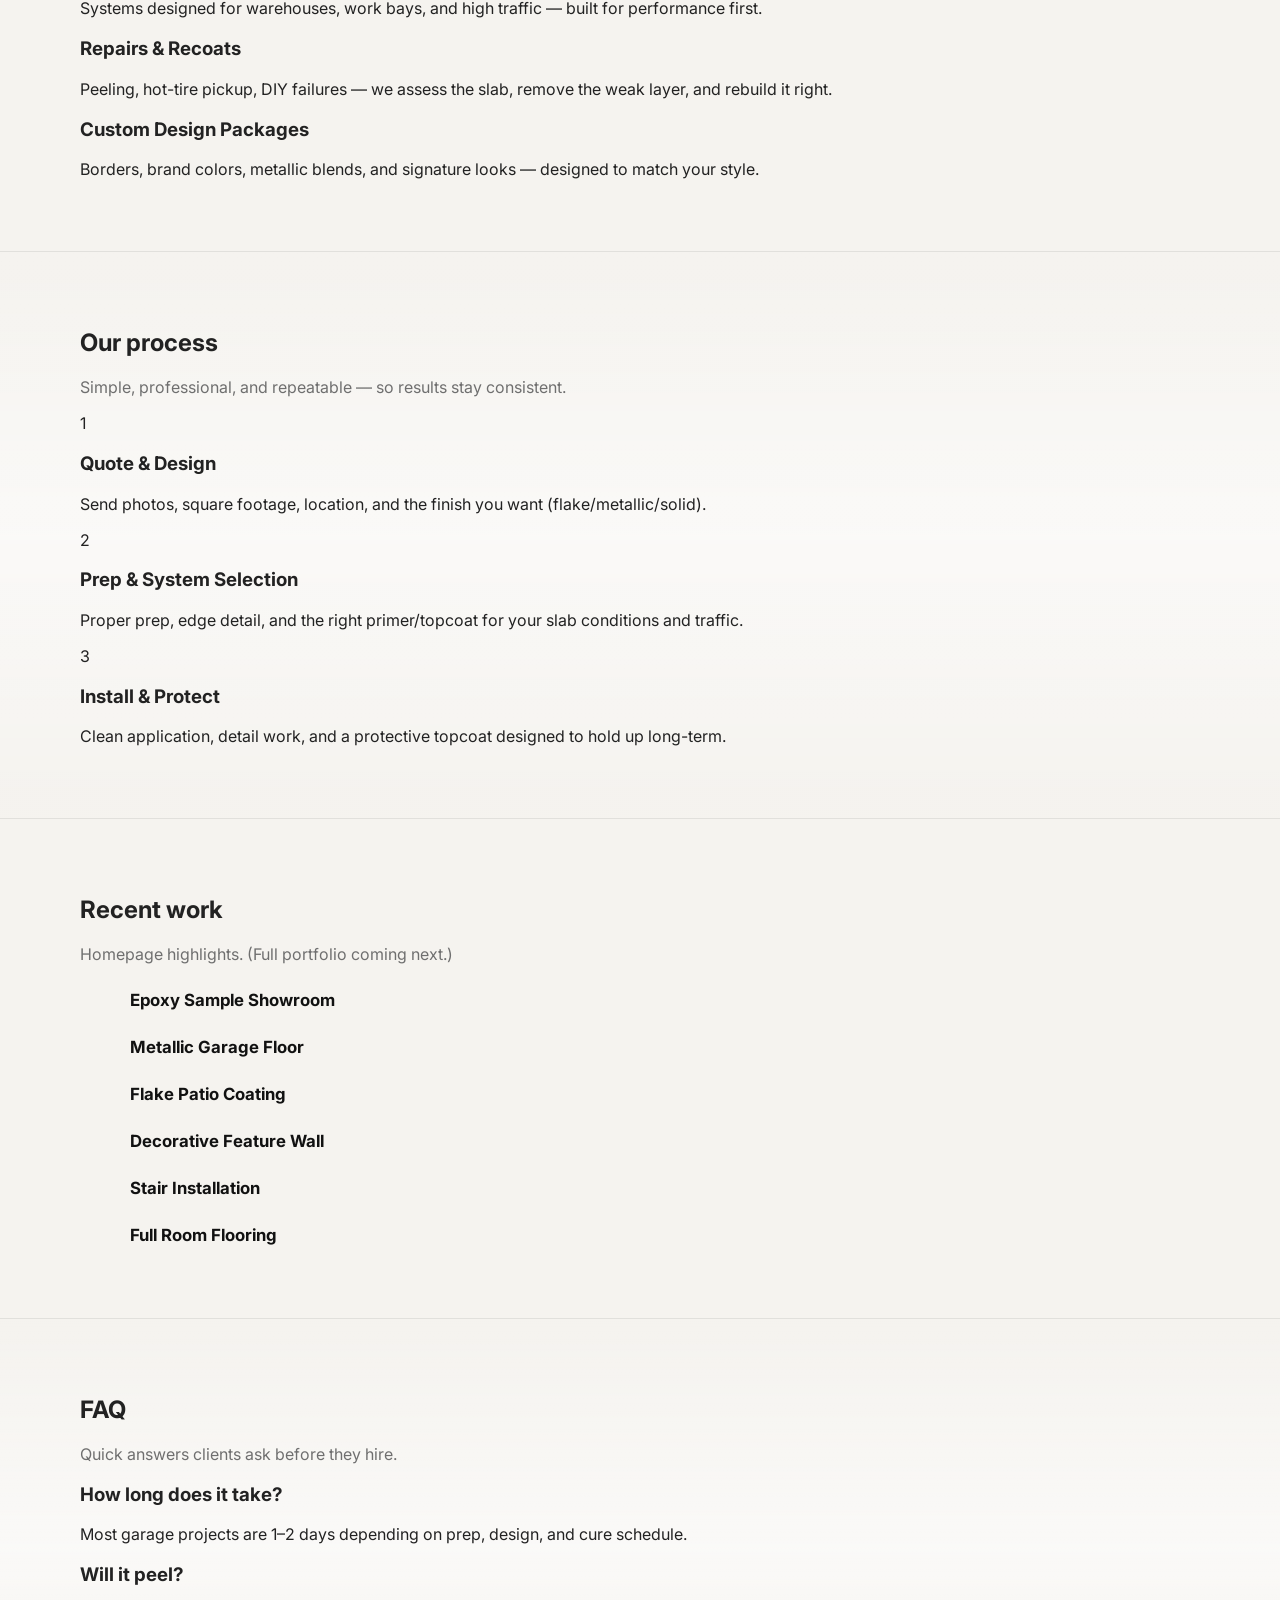
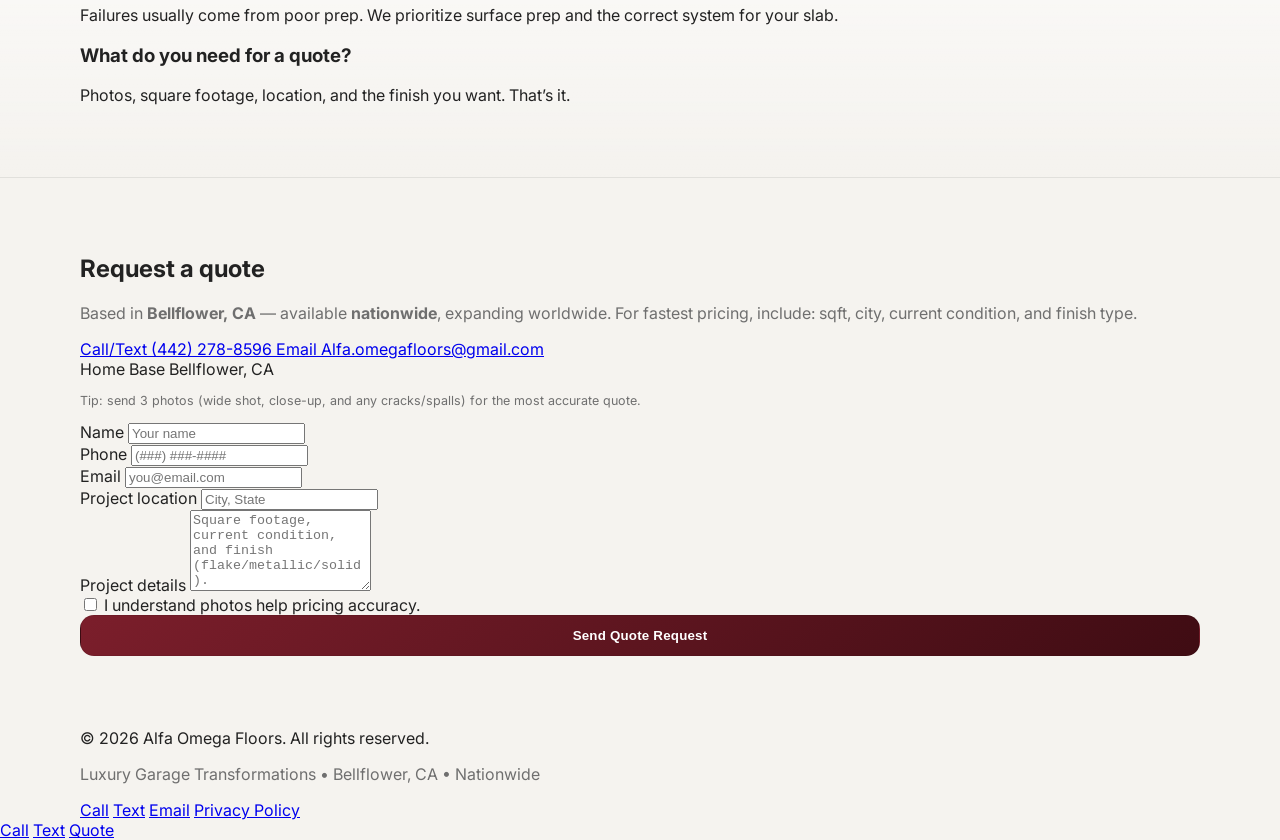
==== commit 9683e57d: "Update index.html" ====
--- a/index.html
+++ b/index.html
@@ -310,11 +310,11 @@
         </div>
 
         <div class="contact__form">
-          <form id="quoteForm" action="https://formsubmit.co/Alfa.omegafloors@gmail.com" method="POST">
-            <input type="hidden" name="_subject" value="New Quote Request — Alfa Omega Floors" />
-            <input type="hidden" name="_captcha" value="false" />
-            <input type="hidden" name="_template" value="table" />
-
+        <form id="quoteForm" action="https://formsubmit.co/alfa.omegafloors@gmail.com" method="POST">
+         <input type="hidden" name="_subject" value="New Quote Request - Alfa Omega Floors" />
+         <input type="hidden" name="_template" value="table" />
+         <input type="hidden" name="_next" value="https://alfaomegafloors.com/" />
+         <input type="hidden" name="_autoresponse" value="Thanks for reaching out to Alfa Omega Floors. We received your quote request and will get back to you shortly." />
             <div class="field">
               <label for="name">Name</label>
               <input id="name" name="name" type="text" placeholder="Your name" required />
@@ -356,12 +356,19 @@
     </section>
 
     <!-- FOOTER -->
-    <footer class="footer">
-      <div class="container footer__inner">
-        <p>© <span id="year"></span> Alfa Omega Floors. All rights reserved.</p>
-        <p class="muted">Luxury Garage Transformations • Bellflower, CA • Nationwide</p>
-      </div>
-    </footer>
+ <footer class="footer">
+  <div class="container footer__inner">
+    <p>© <span id="year"></span> Alfa Omega Floors. All rights reserved.</p>
+    <p class="muted">Luxury Garage Transformations • Bellflower, CA • Nationwide</p>
+
+    <div class="footer__links">
+      <a href="tel:+14422788596">Call</a>
+      <a href="sms:+14422788596">Text</a>
+      <a href="mailto:alfa.omegafloors@gmail.com">Email</a>
+      <a href="privacy.html">Privacy Policy</a>
+    </div>
+  </div>
+</footer>
   </main>
 
   <!-- Sticky Mobile CTA -->
--- a/styles.css
+++ b/styles.css
@@ -219,3 +219,91 @@
   font-size: 1.05rem;
   color: #111;
 }
+.section__head .muted {
+  color: #7b1833 !important;
+  font-weight: 500;
+}
+  
+  body {
+  position: relative;
+  background: #f7f2ef;
+}
+
+body::before {
+  content: "";
+  position: fixed;
+  top: 220px;
+  left: 50%;
+  transform: translateX(-50%);
+  width: 420px;
+  height: 420px;
+  background: url("ao-logo.png.JPG") center center / contain no-repeat;
+  opacity: 0.06;
+  pointer-events: none;
+  z-index: 0;
+}
+@media (orientation: landscape) and (max-height: 500px) {
+  body::before {
+    top: 90px;
+    width: 260px;
+    height: 260px;
+    opacity: 0.055;
+  }
+
+main,
+header,
+section,
+footer {
+  position: relative;
+  z-index: 1;
+}
+@media (max-width: 768px) {
+  header {
+    padding: 12px 14px !important;
+  }
+
+  header nav {
+    display: flex;
+    align-items: center;
+    gap: 12px;
+    overflow-x: auto;
+    scrollbar-width: none;
+    -webkit-overflow-scrolling: touch;
+  }
+
+  header nav::-webkit-scrollbar {
+    display: none;
+  }
+
+  header .brand,
+  header .logo,
+  header .nav__brand {
+    flex: 0 0 auto;
+  }
+
+  header .brand img,
+  header .logo img,
+  header .nav__brand img {
+    width: 46px;
+    height: 46px;
+  }
+
+  header a {
+    white-space: nowrap;
+  }
+
+  header nav > a:not(.btn):not(.button),
+  header .nav__links a {
+    font-size: 0.95rem;
+    padding: 0 2px;
+  }
+
+  header .btn,
+  header .button,
+  header .nav__cta {
+    padding: 10px 14px;
+    font-size: 0.95rem;
+    border-radius: 14px;
+    flex: 0 0 auto;
+  }
+}
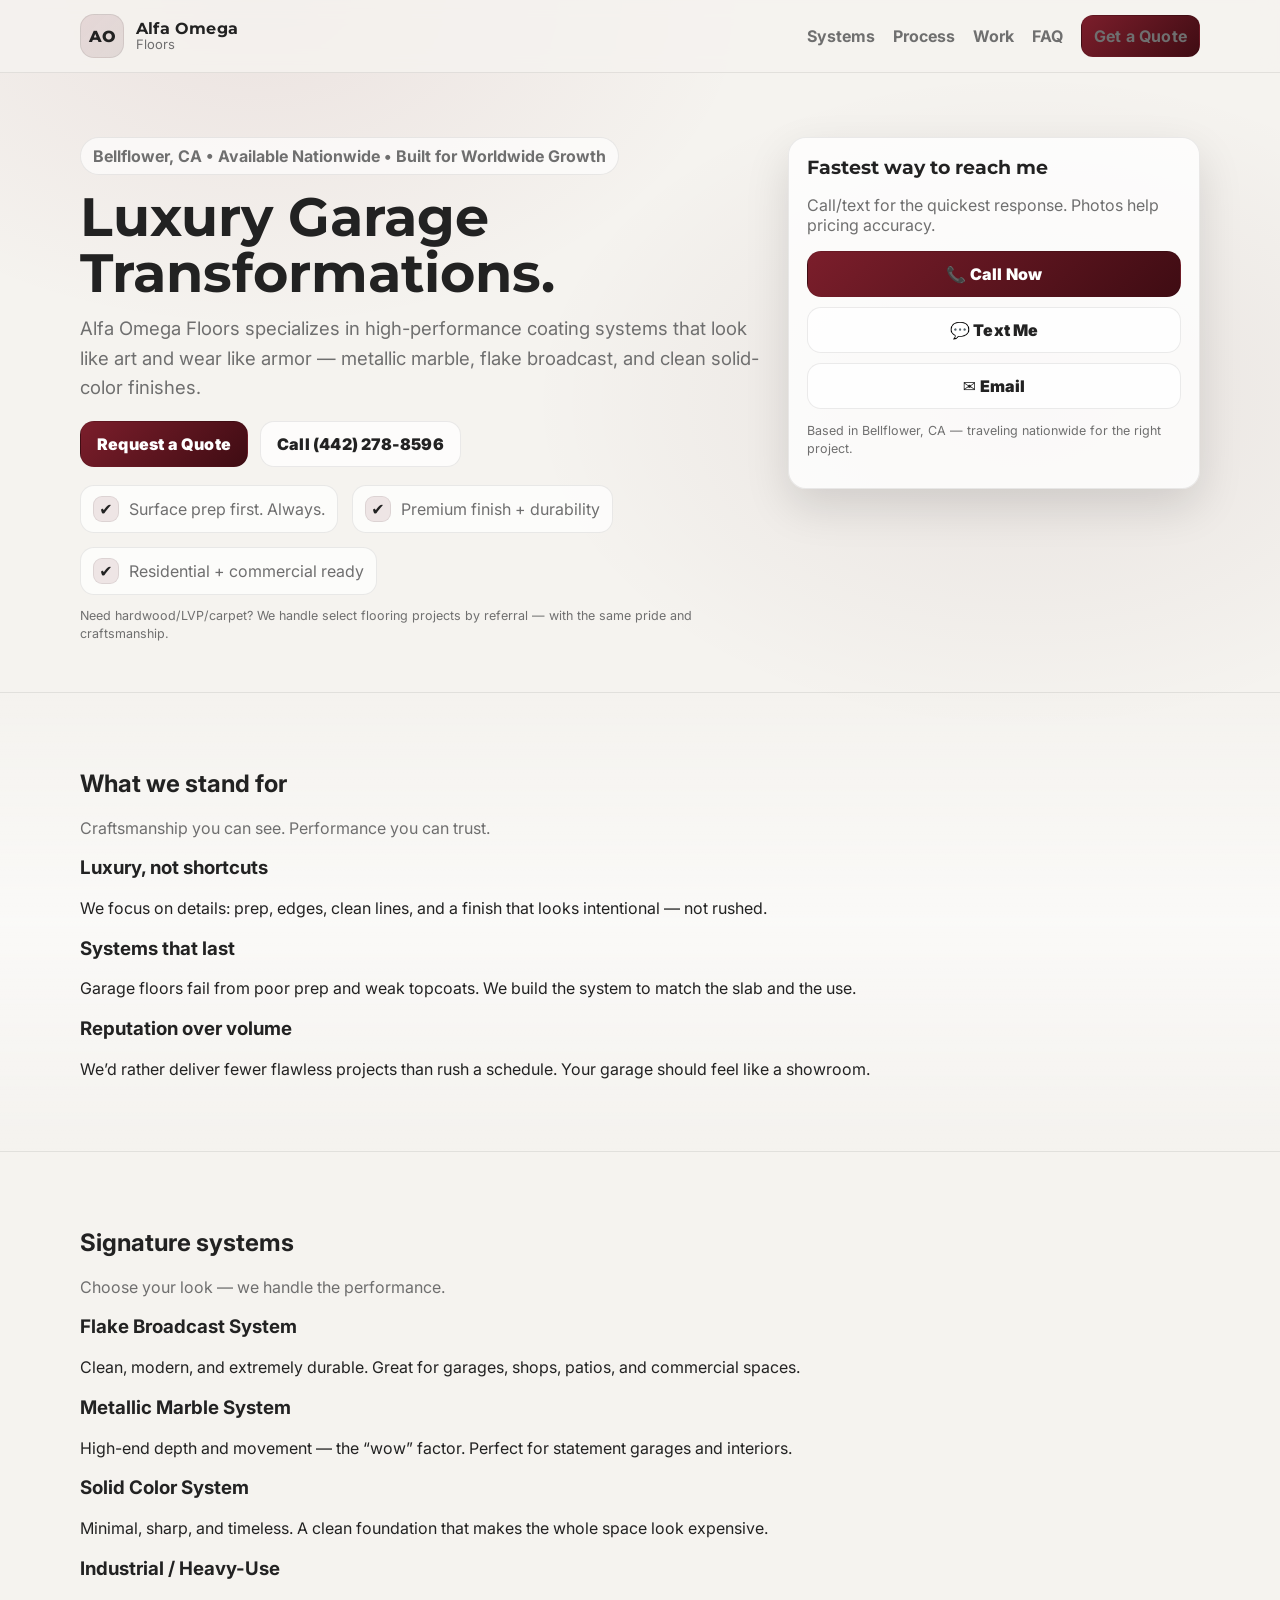
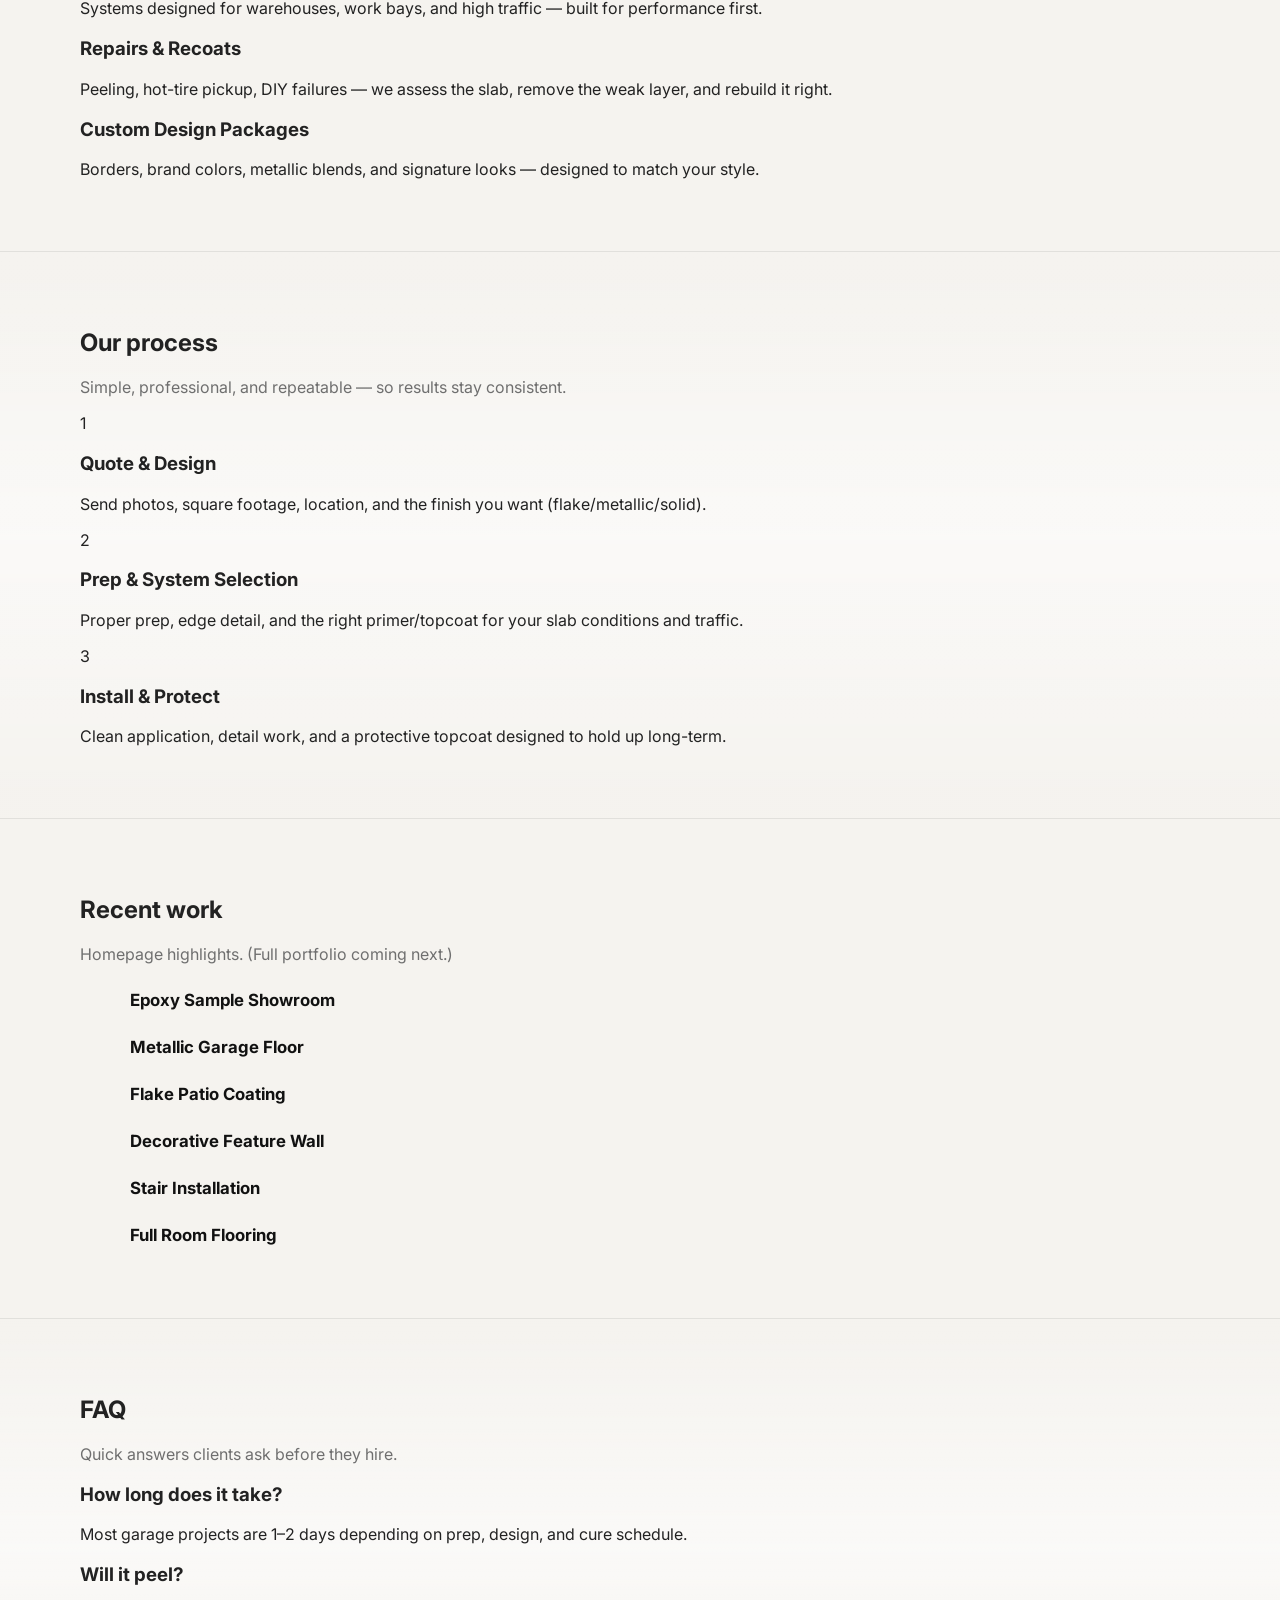
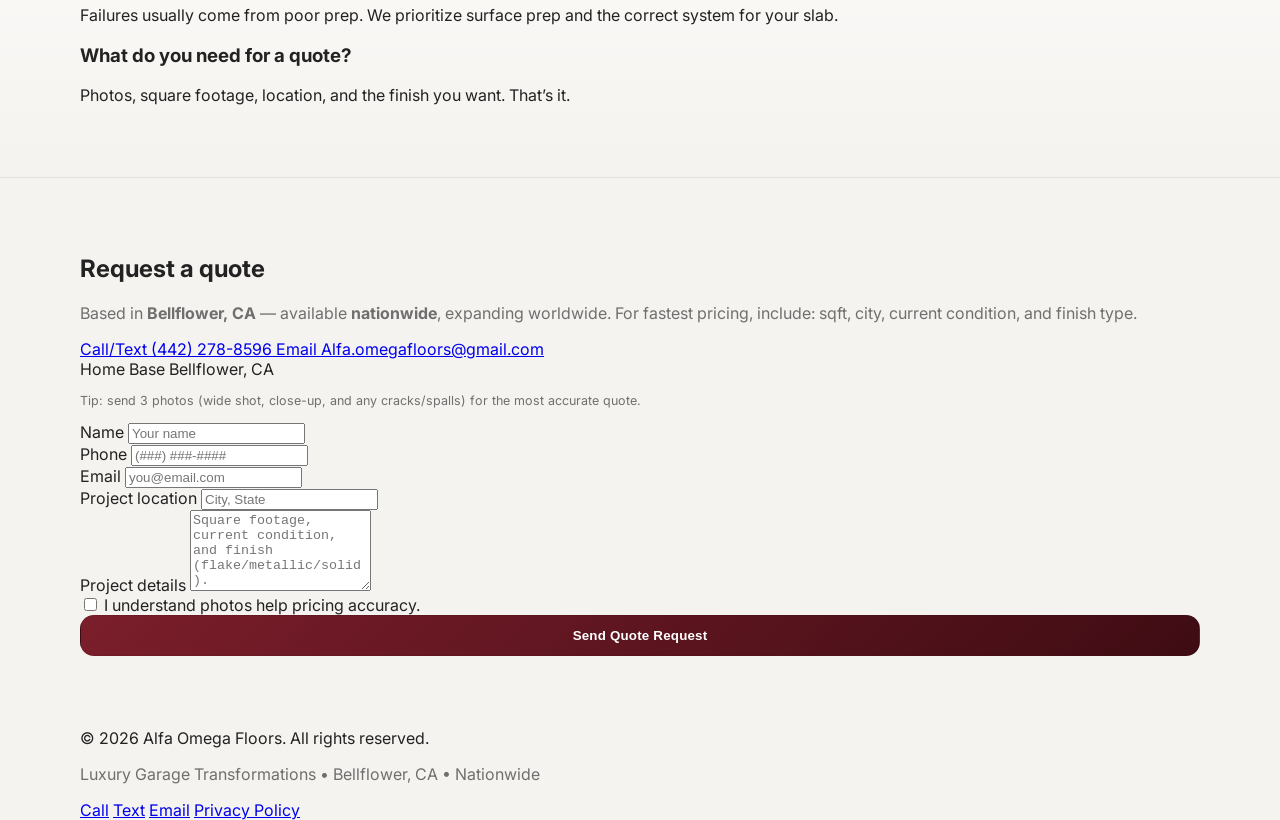
==== commit 49a50f82: "Update index.html" ====
--- a/index.html
+++ b/index.html
@@ -371,13 +371,6 @@
 </footer>
   </main>
 
-  <!-- Sticky Mobile CTA -->
-  <div class="sticky-cta">
-    <a href="tel:+14422788596" class="sticky-cta__btn">Call</a>
-    <a href="sms:+14422788596" class="sticky-cta__btn">Text</a>
-    <a href="#contact" class="sticky-cta__btn sticky-cta__btn--primary">Quote</a>
-  </div>
-
   <script src="script.js"></script>
 </body>
 </html>
